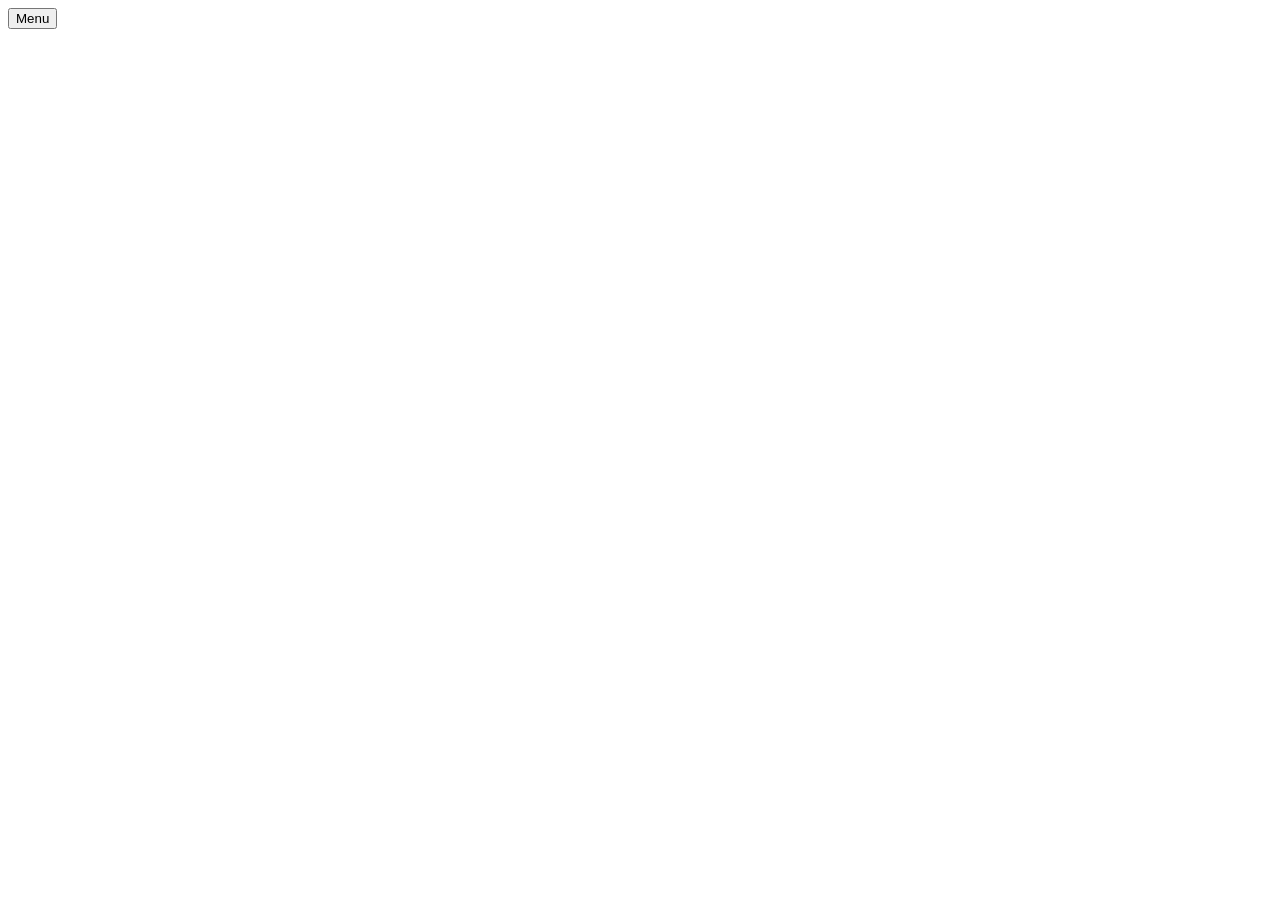
==== index.html @ 5c95d3a2 "Add files via upload" ====
<!DOCTYPE html>
<html lang="en">
<head>
<meta charset="utf-8">
<meta name="viewport" content="width=device-width, initial-scale=1, viewport-fit=cover">
<title>Artist Playground | Arts & Performances</title>
<meta name="description" content="Theater production company staging Philippine classics for schools and the public, with an acting school.">
<link href="https://fonts.googleapis.com/css2?family=Josefin+Sans:wght@300;400;600;700&family=Nunito+Sans:wght@400;600&display=swap" rel="stylesheet">
<link rel="stylesheet" href="css/style.css">
</head>
<body>
<header>
 <div class="wrap bar" style="position:relative">
  <a class="brand" id="brand" href="#home" aria-label="Home"></a>
  <button class="menu" id="menu" aria-expanded="false" aria-controls="nav">Menu</button>
  <nav id="nav" aria-label="Main"><ul id="navlist"></ul></nav>
 </div>
</header>
<main>
 <section id="home"></section>
 <section id="about"></section>
 <section id="updates"></section>
 <section id="productions"></section>
 <section id="schools"></section>
 <section id="school"></section>
 <section id="contact"></section>
 <noscript><p class="wrap">Please enable JavaScript to view this site.</p></noscript>
</main>
<footer><div class="wrap foot" id="foot"></div></footer>
<script src="js/content.js"></script>
<script src="js/main.js"></script>
</body>
</html>
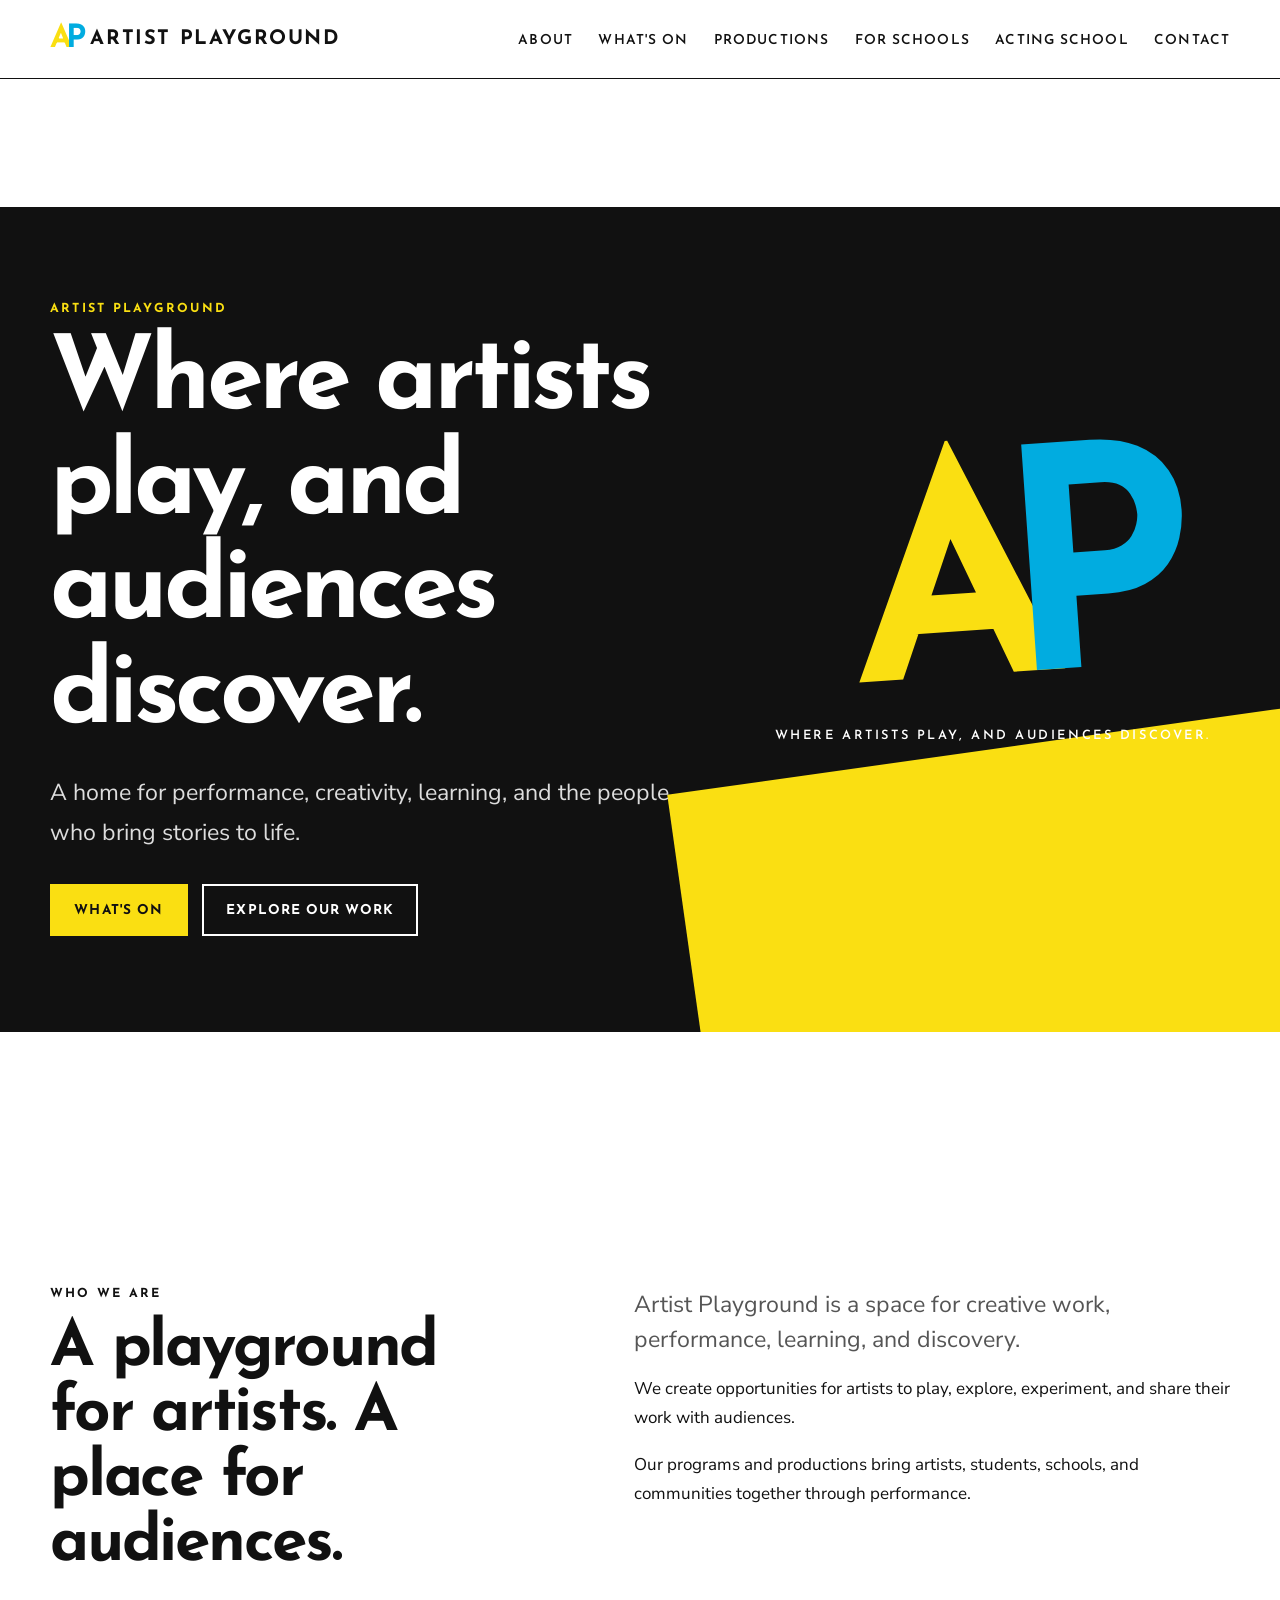
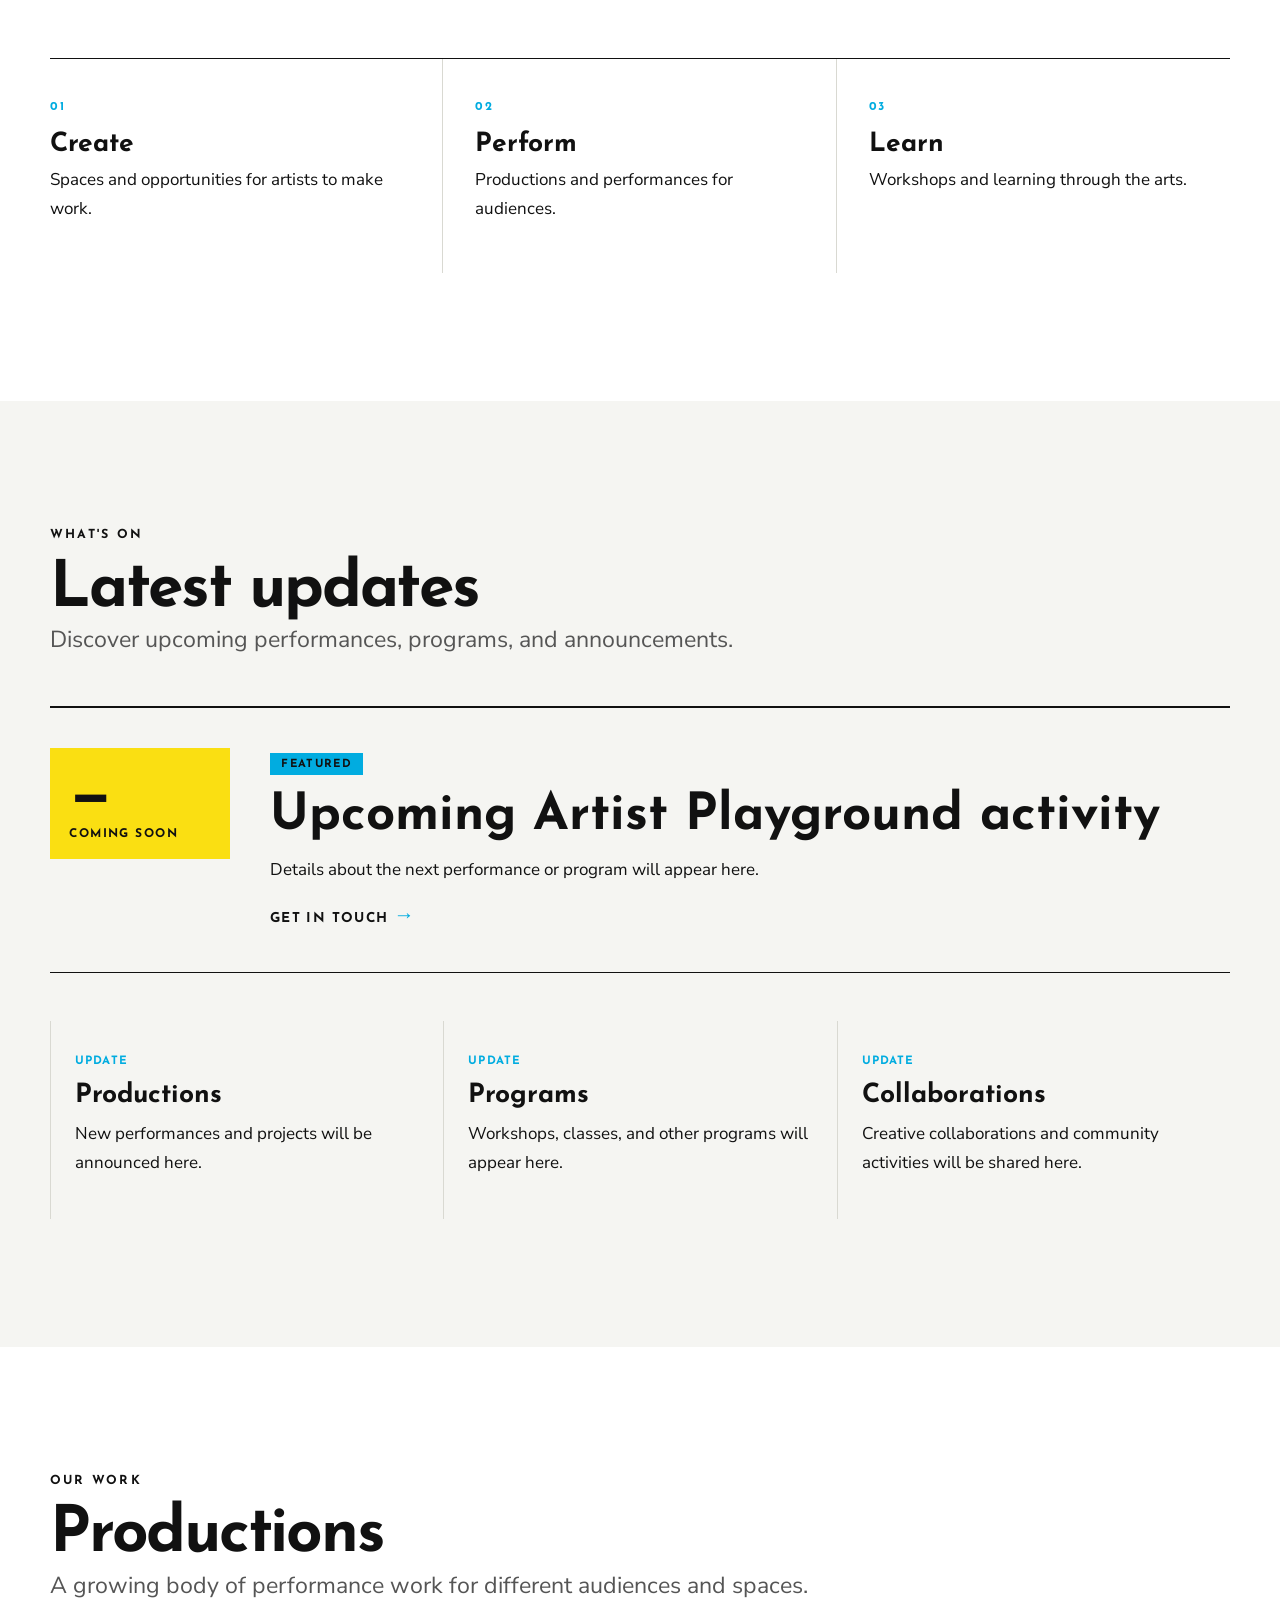
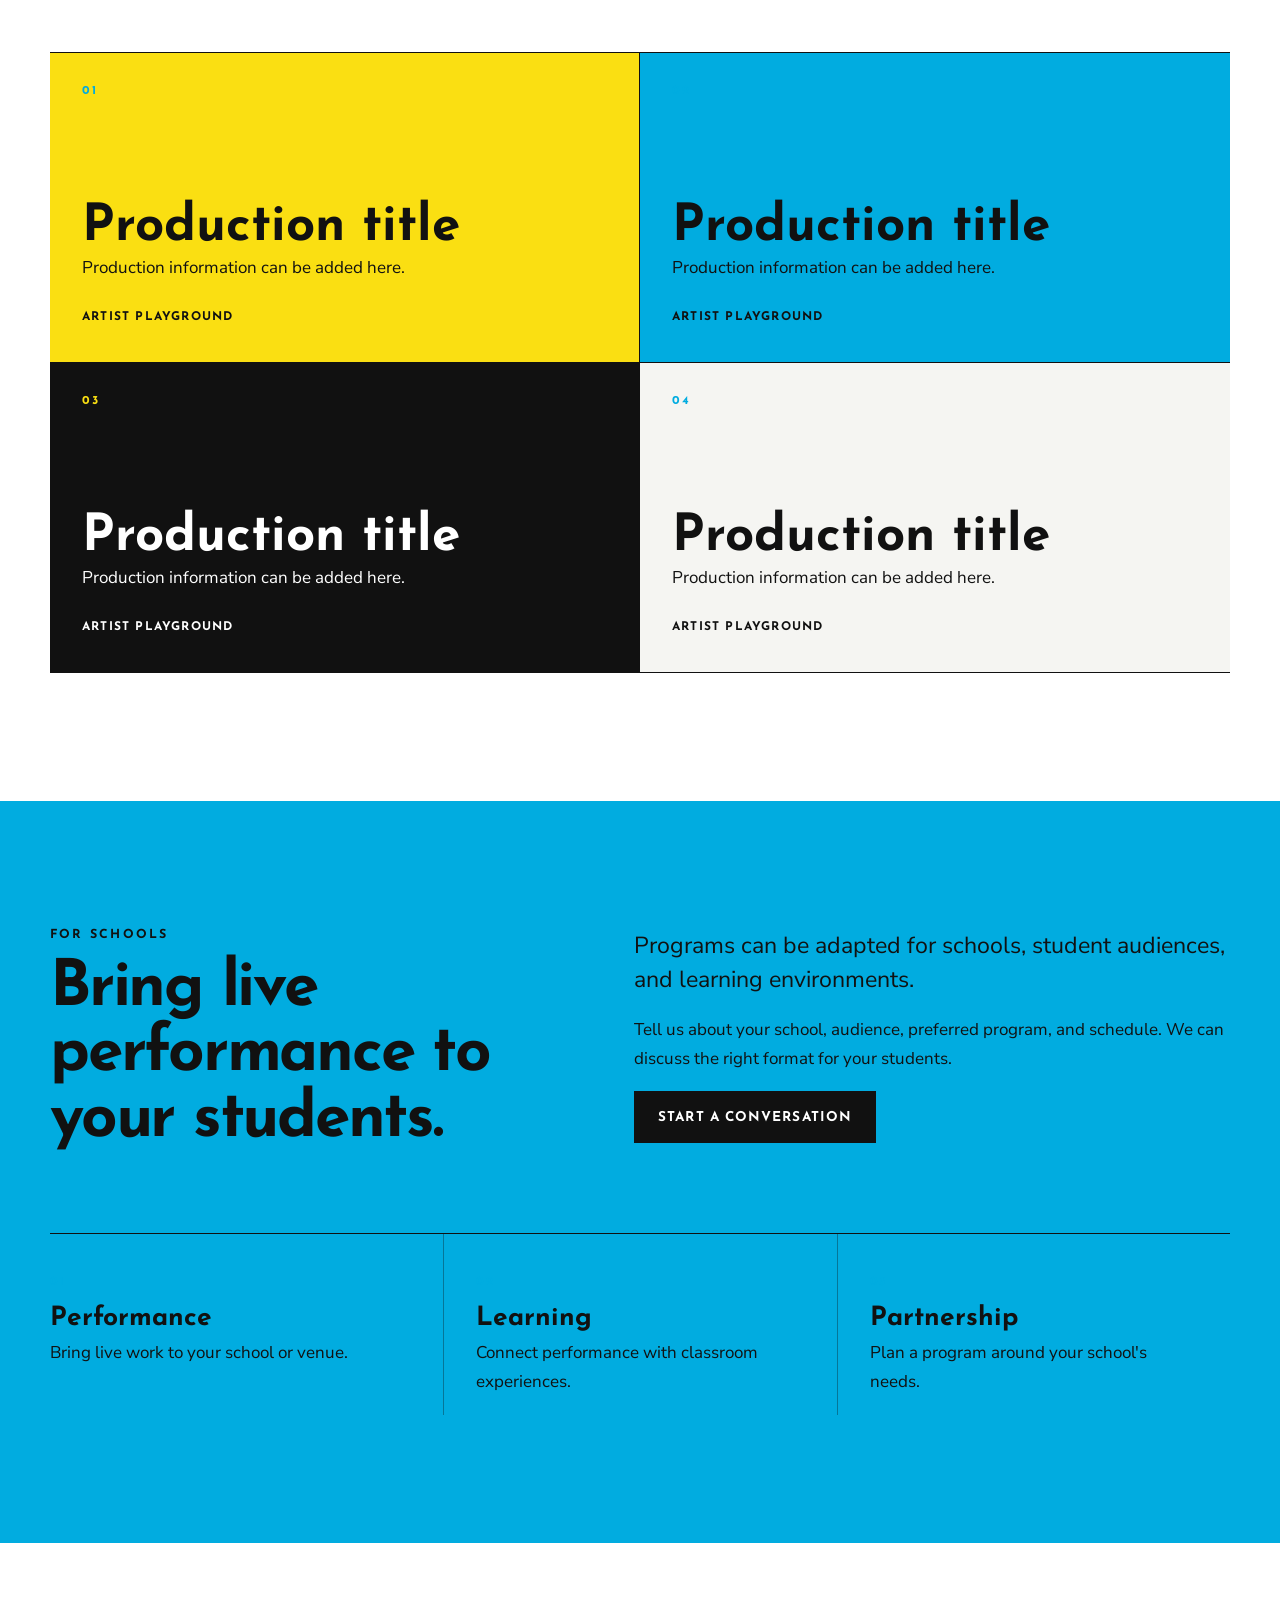
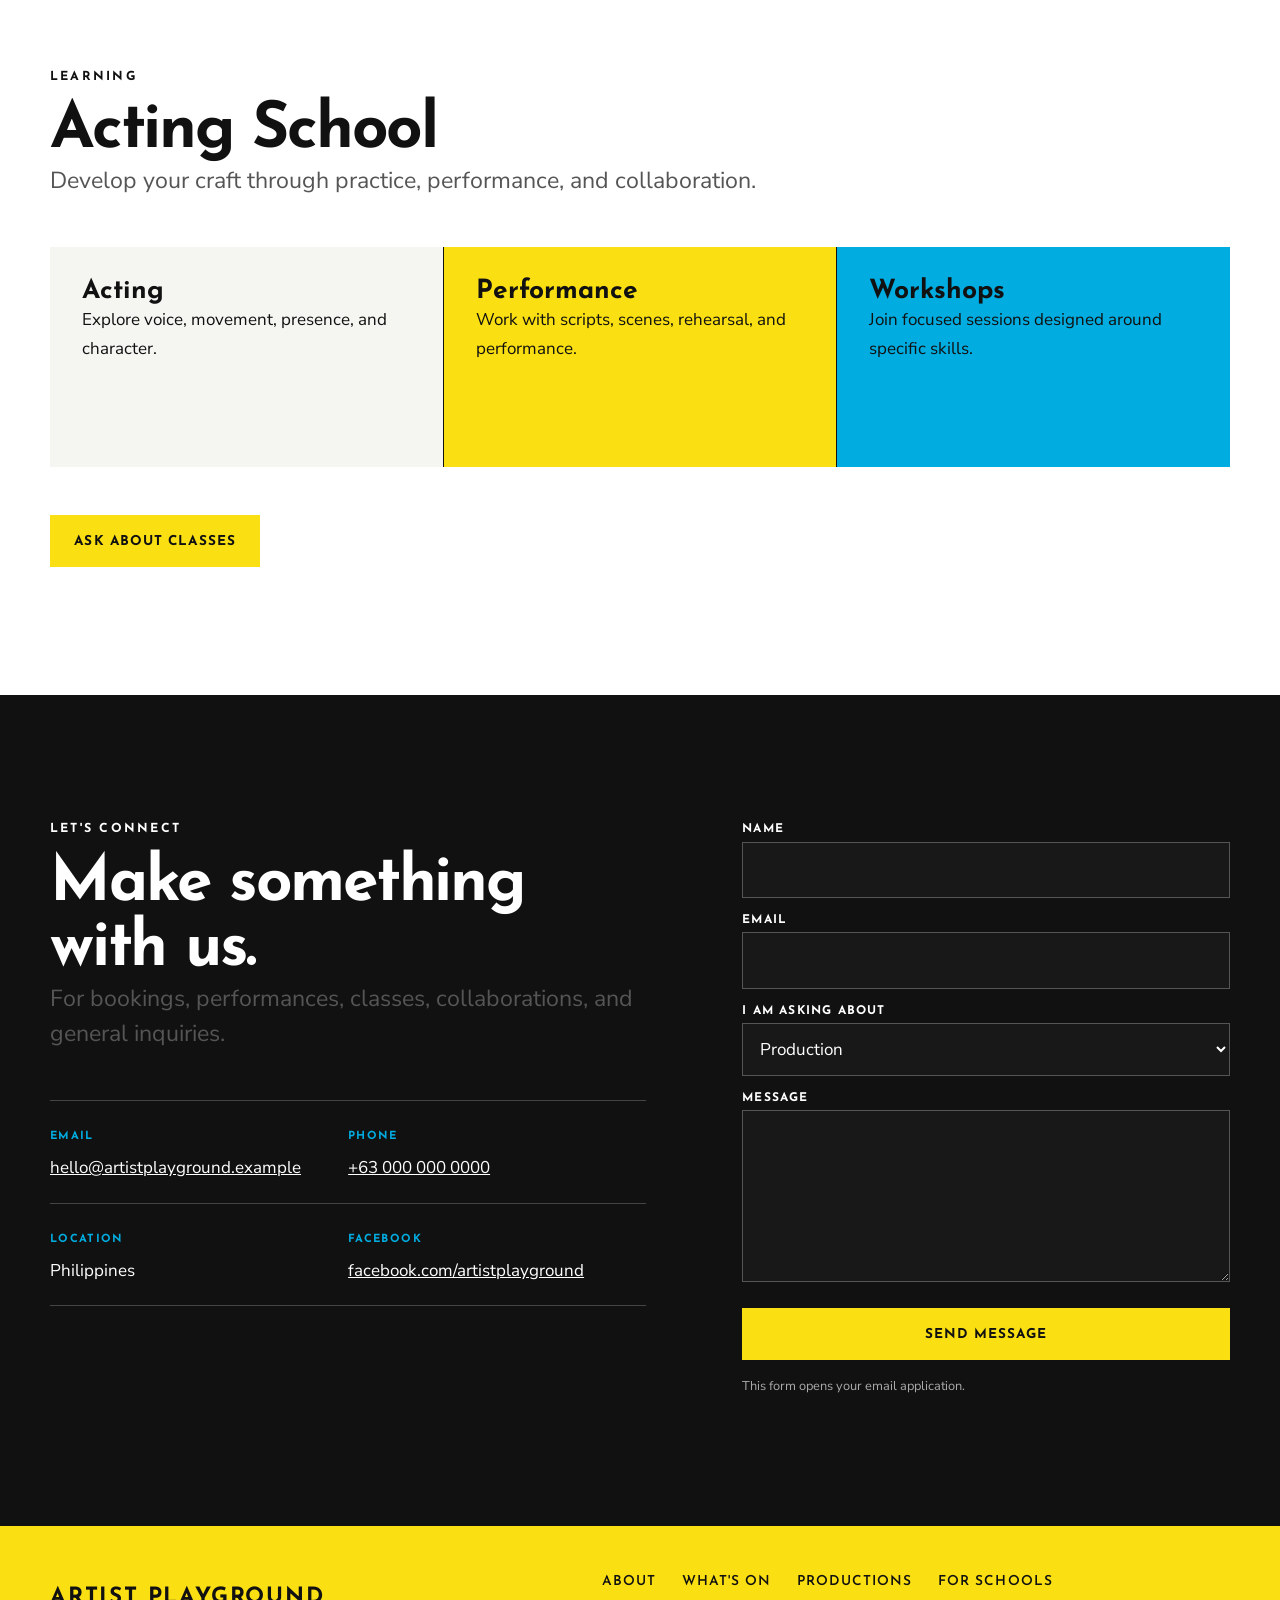
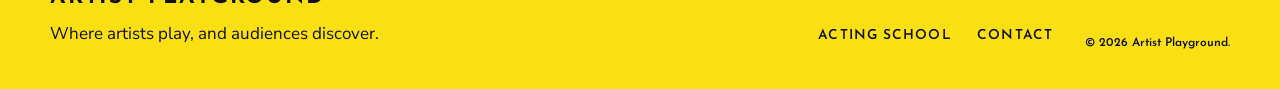
==== commit b4ae357d: "Redesign Artist Playground website foundation" ====
--- a/index.html
+++ b/index.html
@@ -1,33 +1,24 @@
-<!DOCTYPE html>
+<!doctype html>
 <html lang="en">
 <head>
 <meta charset="utf-8">
 <meta name="viewport" content="width=device-width, initial-scale=1, viewport-fit=cover">
-<title>Artist Playground | Arts & Performances</title>
-<meta name="description" content="Theater production company staging Philippine classics for schools and the public, with an acting school.">
-<link href="https://fonts.googleapis.com/css2?family=Josefin+Sans:wght@300;400;600;700&family=Nunito+Sans:wght@400;600&display=swap" rel="stylesheet">
-<link rel="stylesheet" href="css/style.css">
+<meta name="theme-color" content="#111111">
+<title>Artist Playground</title>
+<meta name="description" content="Artist Playground">
+<link rel="preconnect" href="https://fonts.googleapis.com">
+<link rel="preconnect" href="https://fonts.gstatic.com" crossorigin>
+<link href="https://fonts.googleapis.com/css2?family=Josefin+Sans:wght@400;500;600;700&family=Nunito+Sans:wght@400;500;600;700&display=swap" rel="stylesheet">
+<link rel="stylesheet" href="style.css">
 </head>
 <body>
-<header>
- <div class="wrap bar" style="position:relative">
-  <a class="brand" id="brand" href="#home" aria-label="Home"></a>
-  <button class="menu" id="menu" aria-expanded="false" aria-controls="nav">Menu</button>
-  <nav id="nav" aria-label="Main"><ul id="navlist"></ul></nav>
- </div>
-</header>
-<main>
- <section id="home"></section>
- <section id="about"></section>
- <section id="updates"></section>
- <section id="productions"></section>
- <section id="schools"></section>
- <section id="school"></section>
- <section id="contact"></section>
- <noscript><p class="wrap">Please enable JavaScript to view this site.</p></noscript>
-</main>
-<footer><div class="wrap foot" id="foot"></div></footer>
-<script src="js/content.js"></script>
-<script src="js/main.js"></script>
-</body>
-</html>
+<header class="site-header"><div class="container nav-shell">
+<a class="brand" id="brand" href="#home" aria-label="Home"></a>
+<button class="nav-toggle" id="menu" type="button" aria-expanded="false" aria-controls="nav"><span></span><span></span><span></span><span class="sr-only">Menu</span></button>
+<nav id="nav" aria-label="Main navigation"><ul id="navlist"></ul></nav>
+</div></header>
+<main><section id="home"></section><section id="about"></section><section id="updates"></section><section id="productions"></section><section id="schools"></section><section id="school"></section><section id="contact"></section></main>
+<footer id="foot"></footer>
+<noscript><div class="noscript">Please enable JavaScript to view this site.</div></noscript>
+<script src="content.js"></script><script src="main.js"></script>
+</body></html>
--- a/style.css
+++ b/style.css
@@ -0,0 +1,14 @@
+:root{--yellow:#FADF12;--blue:#01ACE0;--ink:#111;--paper:#fff;--soft:#F5F5F2;--muted:#555;--line:#D9D9D2;--font-display:'Josefin Sans',sans-serif;--font-body:'Nunito Sans',sans-serif;scroll-behavior:smooth}
+*{box-sizing:border-box}html{scroll-padding-top:90px}body{margin:0;background:var(--paper);color:var(--ink);font:400 17px/1.7 var(--font-body)}a{color:inherit}button,input,select,textarea{font:inherit}h1,h2,h3{font-family:var(--font-display);line-height:1.02;margin:0}h1{font-size:clamp(3.5rem,8vw,7.8rem);letter-spacing:-.045em}h2{font-size:clamp(2.8rem,5vw,5.3rem);letter-spacing:-.035em}h3{font-size:1.65rem}p{margin:0 0 1.1rem}.container{width:min(1180px,calc(100% - 40px));margin-inline:auto}.eyebrow{text-transform:uppercase;font:700 .78rem/1 var(--font-display);letter-spacing:.18em;margin-bottom:1rem}.lead{font-size:clamp(1.15rem,2vw,1.45rem);line-height:1.5;color:var(--muted)}.sr-only{position:absolute;width:1px;height:1px;padding:0;margin:-1px;overflow:hidden;clip:rect(0,0,0,0);white-space:nowrap;border:0}
+.site-header{position:sticky;top:0;z-index:20;background:rgba(255,255,255,.96);backdrop-filter:blur(12px);border-bottom:1px solid var(--ink)}.nav-shell{min-height:78px;display:flex;align-items:center;justify-content:space-between;gap:2rem}.brand{display:flex;align-items:center;gap:.7rem;text-decoration:none;font:700 1.25rem var(--font-display);letter-spacing:.08em;text-transform:uppercase}.brand-mark{display:inline-flex;align-items:center;font:700 2rem/1 var(--font-display);letter-spacing:-.2em}.brand-mark b{color:var(--yellow)}.brand-mark i{color:var(--blue);font-style:normal}nav ul{display:flex;gap:1.6rem;list-style:none;padding:0;margin:0}nav a{text-decoration:none;font:600 .86rem var(--font-display);text-transform:uppercase;letter-spacing:.08em}nav a:hover{color:var(--blue)}.nav-toggle{display:none;background:none;border:0;padding:.5rem;cursor:pointer}.nav-toggle span{display:block;width:26px;height:2px;background:var(--ink);margin:5px 0}
+.hero{background:var(--ink);color:#fff;overflow:hidden;position:relative}.hero:after{content:"";position:absolute;inset:auto -10% -35% 55%;height:70%;background:var(--yellow);transform:rotate(-8deg)}.hero-grid{min-height:calc(100vh - 78px);display:grid;grid-template-columns:1.15fr .85fr;align-items:center;gap:4rem;position:relative;z-index:1;padding-block:6rem}.hero-copy{max-width:800px}.hero .eyebrow{color:var(--yellow)}.hero-text{max-width:650px;font-size:clamp(1.1rem,2vw,1.45rem);color:#ddd;margin-top:1.5rem}.actions{display:flex;gap:.9rem;flex-wrap:wrap;margin-top:2rem}.button{display:inline-flex;align-items:center;justify-content:center;min-height:52px;padding:.75rem 1.4rem;border:2px solid transparent;text-decoration:none;font:700 .85rem var(--font-display);text-transform:uppercase;letter-spacing:.08em;cursor:pointer}.button.primary{background:var(--yellow);color:var(--ink);border-color:var(--yellow)}.button.primary:hover{background:#fff;border-color:#fff}.button.secondary{background:transparent;color:#fff;border-color:#fff}.button.secondary:hover{background:var(--blue);border-color:var(--blue);color:var(--ink)}.button.dark{background:var(--ink);color:#fff;border-color:var(--ink)}.hero-art{display:flex;flex-direction:column;align-items:center;justify-content:center;min-height:480px}.ap-shape{font:700 clamp(11rem,24vw,20rem)/.65 var(--font-display);letter-spacing:-.2em;position:relative;transform:rotate(-4deg)}.ap-shape span{color:var(--yellow)}.ap-shape strong{color:var(--blue);font-weight:700}.hero-note{text-transform:uppercase;letter-spacing:.2em;font:600 .8rem var(--font-display);margin-top:2rem;color:#fff}
+section{padding:8rem 0}.section-grid{display:grid;grid-template-columns:.9fr 1.1fr;gap:6rem;align-items:start}.highlight-grid{display:grid;grid-template-columns:repeat(3,1fr);margin-top:5rem;border-top:1px solid var(--ink)}.highlight{padding:2rem 2rem 2rem 0;border-right:1px solid var(--line)}.highlight:not(:first-child){padding-left:2rem}.highlight:last-child{border-right:0}.index,.point-grid span,.production-number{font:700 .75rem var(--font-display);letter-spacing:.15em;color:var(--blue)}.highlight h3{margin:.8rem 0 .4rem}
+#updates{background:var(--soft)}.featured-update{display:grid;grid-template-columns:180px 1fr;gap:2.5rem;margin-top:3rem;padding:2.5rem 0;border-top:2px solid var(--ink);border-bottom:1px solid var(--ink)}.date-block{display:flex;flex-direction:column;background:var(--yellow);padding:1.2rem;align-self:start}.date-block strong{font:700 3.8rem/1 var(--font-display)}.date-block span{font:700 .75rem var(--font-display);text-transform:uppercase;letter-spacing:.12em}.label{display:inline-block;background:var(--blue);padding:.35rem .7rem;font:700 .7rem var(--font-display);text-transform:uppercase;letter-spacing:.12em;margin-bottom:1rem}.featured-update h3{font-size:clamp(2rem,4vw,4rem);margin-bottom:.8rem}.text-link{font:700 .85rem var(--font-display);text-transform:uppercase;letter-spacing:.1em;text-decoration:none}.text-link span{color:var(--blue);font-size:1.3rem}.news-grid{display:grid;grid-template-columns:repeat(3,1fr);margin-top:3rem}.news-item{padding:1.5rem;border-left:1px solid var(--line)}.news-item span{font:700 .72rem var(--font-display);text-transform:uppercase;letter-spacing:.1em;color:var(--blue)}.news-item h3{margin:.6rem 0}
+.production-grid{display:grid;grid-template-columns:repeat(2,1fr);margin-top:3rem;border-top:1px solid var(--ink)}.production{min-height:310px;padding:2rem;border-bottom:1px solid var(--ink);display:flex;flex-direction:column;justify-content:space-between}.production:nth-child(odd){border-right:1px solid var(--ink)}.production-1{background:var(--yellow)}.production-2{background:var(--blue)}.production-3{background:var(--ink);color:#fff}.production-4{background:var(--soft)}.production h3{font-size:clamp(2rem,4vw,3.5rem);max-width:12ch}.production p{max-width:40ch}.production span{font:700 .75rem var(--font-display);text-transform:uppercase;letter-spacing:.1em}.production-3 .production-number{color:var(--yellow)}
+#schools{background:var(--blue);color:var(--ink)}#schools .lead{color:var(--ink)}.point-grid{display:grid;grid-template-columns:repeat(3,1fr);margin-top:5rem;border-top:1px solid var(--ink)}.point-grid article{padding:2rem 2rem 0 0}.point-grid article:not(:first-child){padding-left:2rem;border-left:1px solid rgba(17,17,17,.35)}.point-grid h3{margin:.7rem 0 .4rem}
+.class-grid{display:grid;grid-template-columns:repeat(3,1fr);gap:1px;background:var(--ink);margin:3rem 0}.class-grid article{background:var(--soft);padding:2rem;min-height:220px}.class-grid article:nth-child(2){background:var(--yellow)}.class-grid article:nth-child(3){background:var(--blue)}
+#contact{background:var(--ink);color:#fff}.contact-grid{display:grid;grid-template-columns:1.1fr .9fr;gap:6rem}.contact-cards{display:grid;grid-template-columns:1fr 1fr;margin-top:3rem;border-top:1px solid #444}.contact-cards div{padding:1.2rem 1.2rem 1.2rem 0;border-bottom:1px solid #444}.contact-cards span{font:700 .7rem var(--font-display);text-transform:uppercase;letter-spacing:.12em;color:var(--blue)}.contact-cards p{margin:.35rem 0 0}.contact-cards a:hover{color:var(--yellow)}.contact-form{display:grid;gap:1rem}.contact-form label{display:block;font:700 .75rem var(--font-display);text-transform:uppercase;letter-spacing:.1em;margin-bottom:.4rem}.contact-form input,.contact-form select,.contact-form textarea{width:100%;border:1px solid #555;background:#181818;color:#fff;padding:.8rem;border-radius:0;outline:0}.contact-form input:focus,.contact-form select:focus,.contact-form textarea:focus{border-color:var(--yellow)}.form-note{font-size:.8rem;color:#aaa;margin:0}
+footer{background:var(--yellow);color:var(--ink);padding:2.5rem 0}.footer-grid{display:grid;grid-template-columns:1fr 1fr auto;gap:2rem;align-items:end}.footer-brand{font:700 1.4rem var(--font-display);text-transform:uppercase;letter-spacing:.08em;text-decoration:none}footer p{margin:.5rem 0 0}footer nav ul{justify-content:flex-end;flex-wrap:wrap}.footer-copy{font:600 .75rem var(--font-display);text-align:right}.noscript{padding:2rem;background:var(--yellow);color:var(--ink);text-align:center}
+@media(max-width:900px){.container{width:min(100% - 32px,1180px)}.nav-toggle{display:block}#nav{display:none;position:absolute;top:78px;left:0;right:0;background:var(--paper);border-bottom:1px solid var(--ink);padding:1rem}#nav.open{display:block}#nav ul{display:grid;gap:0}#nav a{display:block;padding:.8rem 0;border-bottom:1px solid var(--line)}.hero-grid,.section-grid,.contact-grid{grid-template-columns:1fr;gap:3rem}.hero-grid{min-height:auto;padding-block:5rem}.hero-art{min-height:300px}.highlight-grid,.news-grid,.point-grid,.class-grid{grid-template-columns:1fr}.highlight,.highlight:not(:first-child){border-right:0;border-bottom:1px solid var(--line);padding:1.5rem 0}.featured-update{grid-template-columns:100px 1fr}.production-grid{grid-template-columns:1fr}.production:nth-child(odd){border-right:0}.contact-cards{grid-template-columns:1fr}.footer-grid{grid-template-columns:1fr}footer nav ul{justify-content:flex-start}.footer-copy{text-align:left}}
+@media(max-width:600px){body{font-size:16px}section{padding:5rem 0}h1{font-size:clamp(3.2rem,16vw,5rem)}h2{font-size:clamp(2.6rem,12vw,4rem)}.featured-update{grid-template-columns:1fr}.date-block{width:max-content}.hero-art{min-height:230px}.ap-shape{font-size:10rem}}
+@media(prefers-reduced-motion:reduce){html{scroll-behavior:auto}}
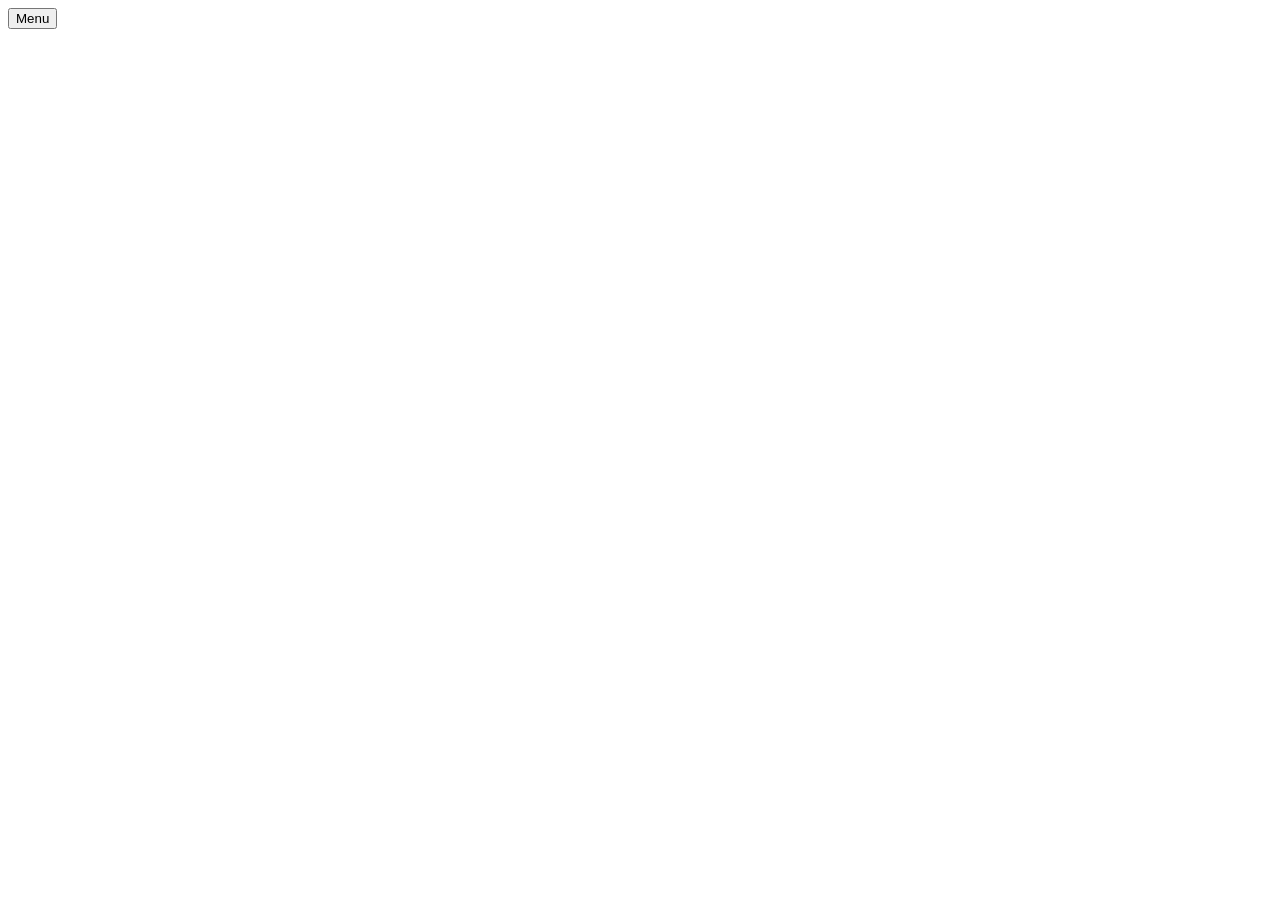
==== commit d4c74f1e: "Make redesign preview assets load from branch" ====
--- a/index.html
+++ b/index.html
@@ -1,24 +1,2 @@
 <!doctype html>
-<html lang="en">
-<head>
-<meta charset="utf-8">
-<meta name="viewport" content="width=device-width, initial-scale=1, viewport-fit=cover">
-<meta name="theme-color" content="#111111">
-<title>Artist Playground</title>
-<meta name="description" content="Artist Playground">
-<link rel="preconnect" href="https://fonts.googleapis.com">
-<link rel="preconnect" href="https://fonts.gstatic.com" crossorigin>
-<link href="https://fonts.googleapis.com/css2?family=Josefin+Sans:wght@400;500;600;700&family=Nunito+Sans:wght@400;500;600;700&display=swap" rel="stylesheet">
-<link rel="stylesheet" href="style.css">
-</head>
-<body>
-<header class="site-header"><div class="container nav-shell">
-<a class="brand" id="brand" href="#home" aria-label="Home"></a>
-<button class="nav-toggle" id="menu" type="button" aria-expanded="false" aria-controls="nav"><span></span><span></span><span></span><span class="sr-only">Menu</span></button>
-<nav id="nav" aria-label="Main navigation"><ul id="navlist"></ul></nav>
-</div></header>
-<main><section id="home"></section><section id="about"></section><section id="updates"></section><section id="productions"></section><section id="schools"></section><section id="school"></section><section id="contact"></section></main>
-<footer id="foot"></footer>
-<noscript><div class="noscript">Please enable JavaScript to view this site.</div></noscript>
-<script src="content.js"></script><script src="main.js"></script>
-</body></html>+<html lang="en"><head><meta charset="utf-8"><meta name="viewport" content="width=device-width,initial-scale=1,viewport-fit=cover"><meta name="theme-color" content="#111111"><title>Artist Playground — Design Preview</title><link rel="preconnect" href="https://fonts.googleapis.com"><link rel="preconnect" href="https://fonts.gstatic.com" crossorigin><link href="https://fonts.googleapis.com/css2?family=Josefin+Sans:wght@400;500;600;700&family=Nunito+Sans:wght@400;500;600;700&display=swap" rel="stylesheet"><link rel="stylesheet" href="https://raw.githubusercontent.com/Jrnotjunior/artistplayground/website-redesign/style.css"></head><body><header class="site-header"><div class="container nav-shell"><a class="brand" id="brand" href="#home" aria-label="Home"></a><button class="nav-toggle" id="menu" type="button" aria-expanded="false" aria-controls="nav"><span></span><span></span><span></span><span class="sr-only">Menu</span></button><nav id="nav" aria-label="Main navigation"><ul id="navlist"></ul></nav></div></header><main><section id="home"></section><section id="about"></section><section id="updates"></section><section id="productions"></section><section id="schools"></section><section id="school"></section><section id="contact"></section></main><footer id="foot"></footer><script src="https://raw.githubusercontent.com/Jrnotjunior/artistplayground/website-redesign/content.js"></script><script src="https://raw.githubusercontent.com/Jrnotjunior/artistplayground/website-redesign/main.js"></script></body></html>
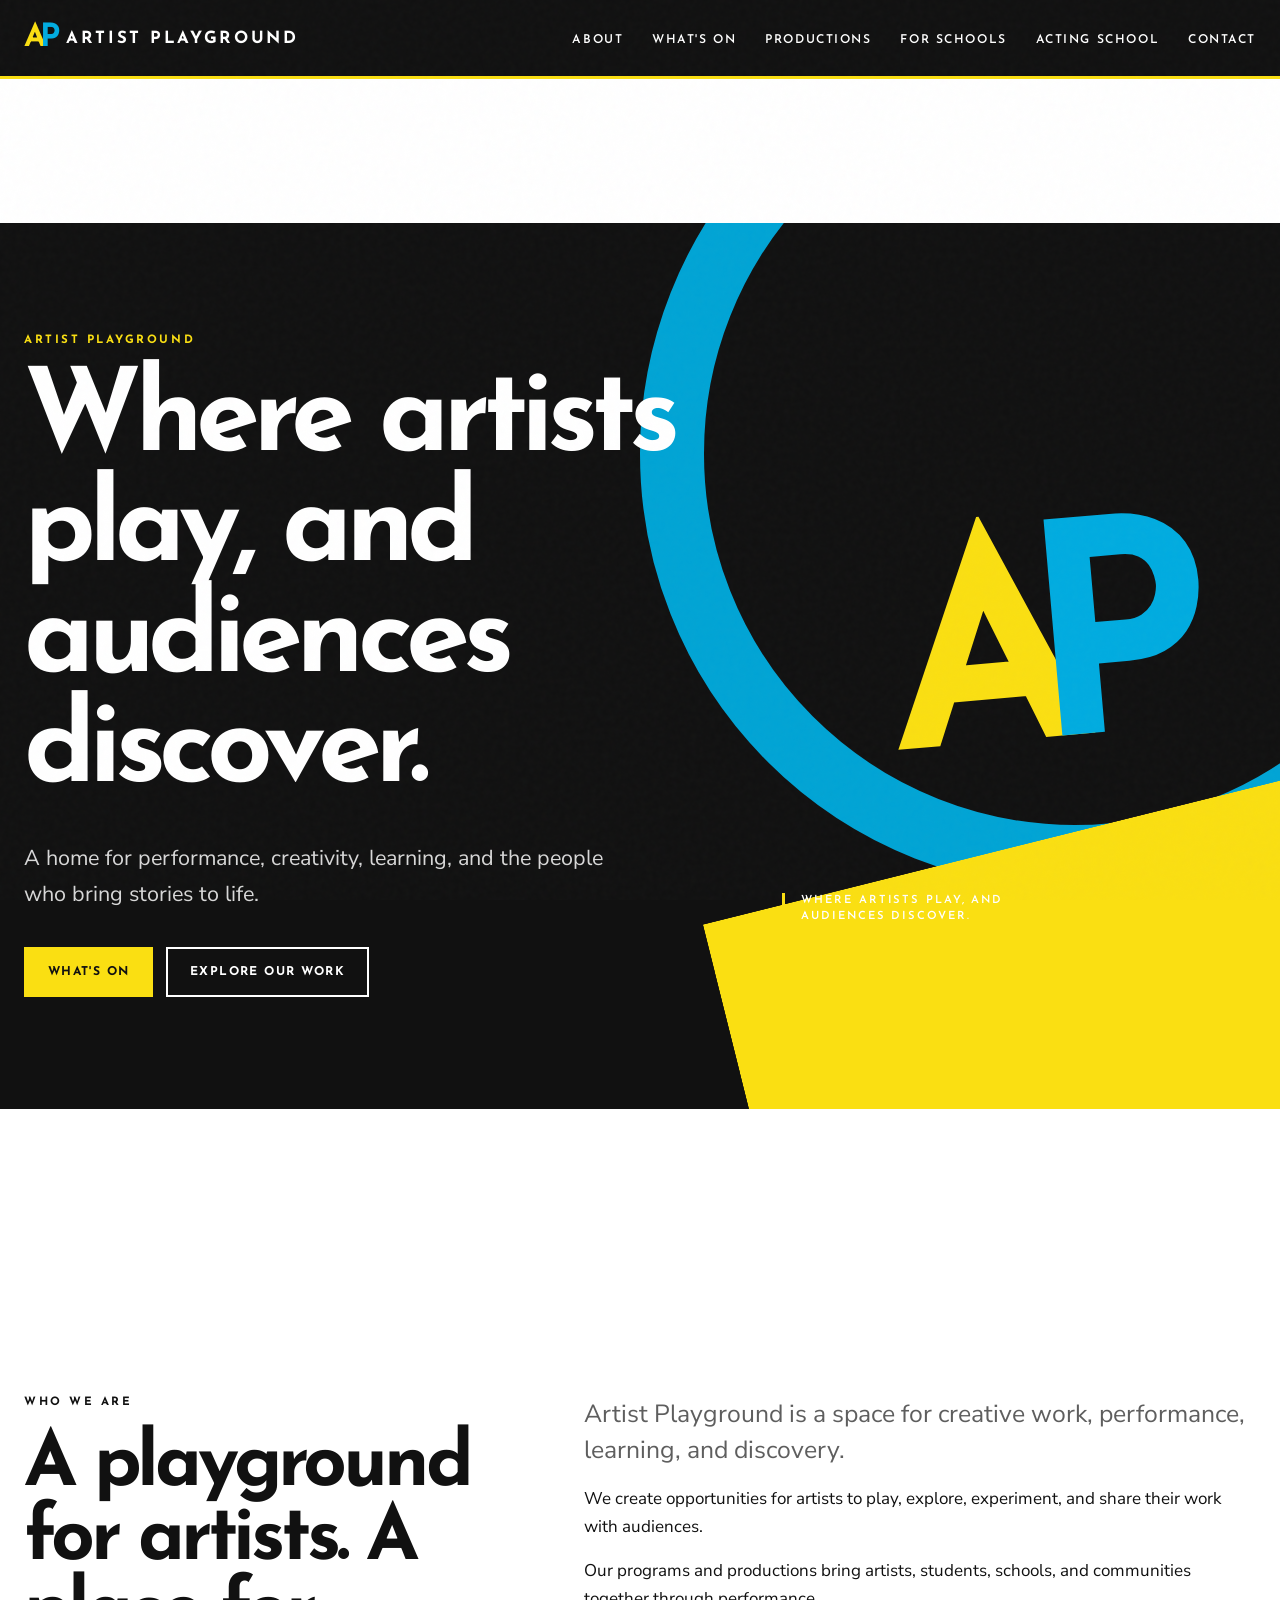
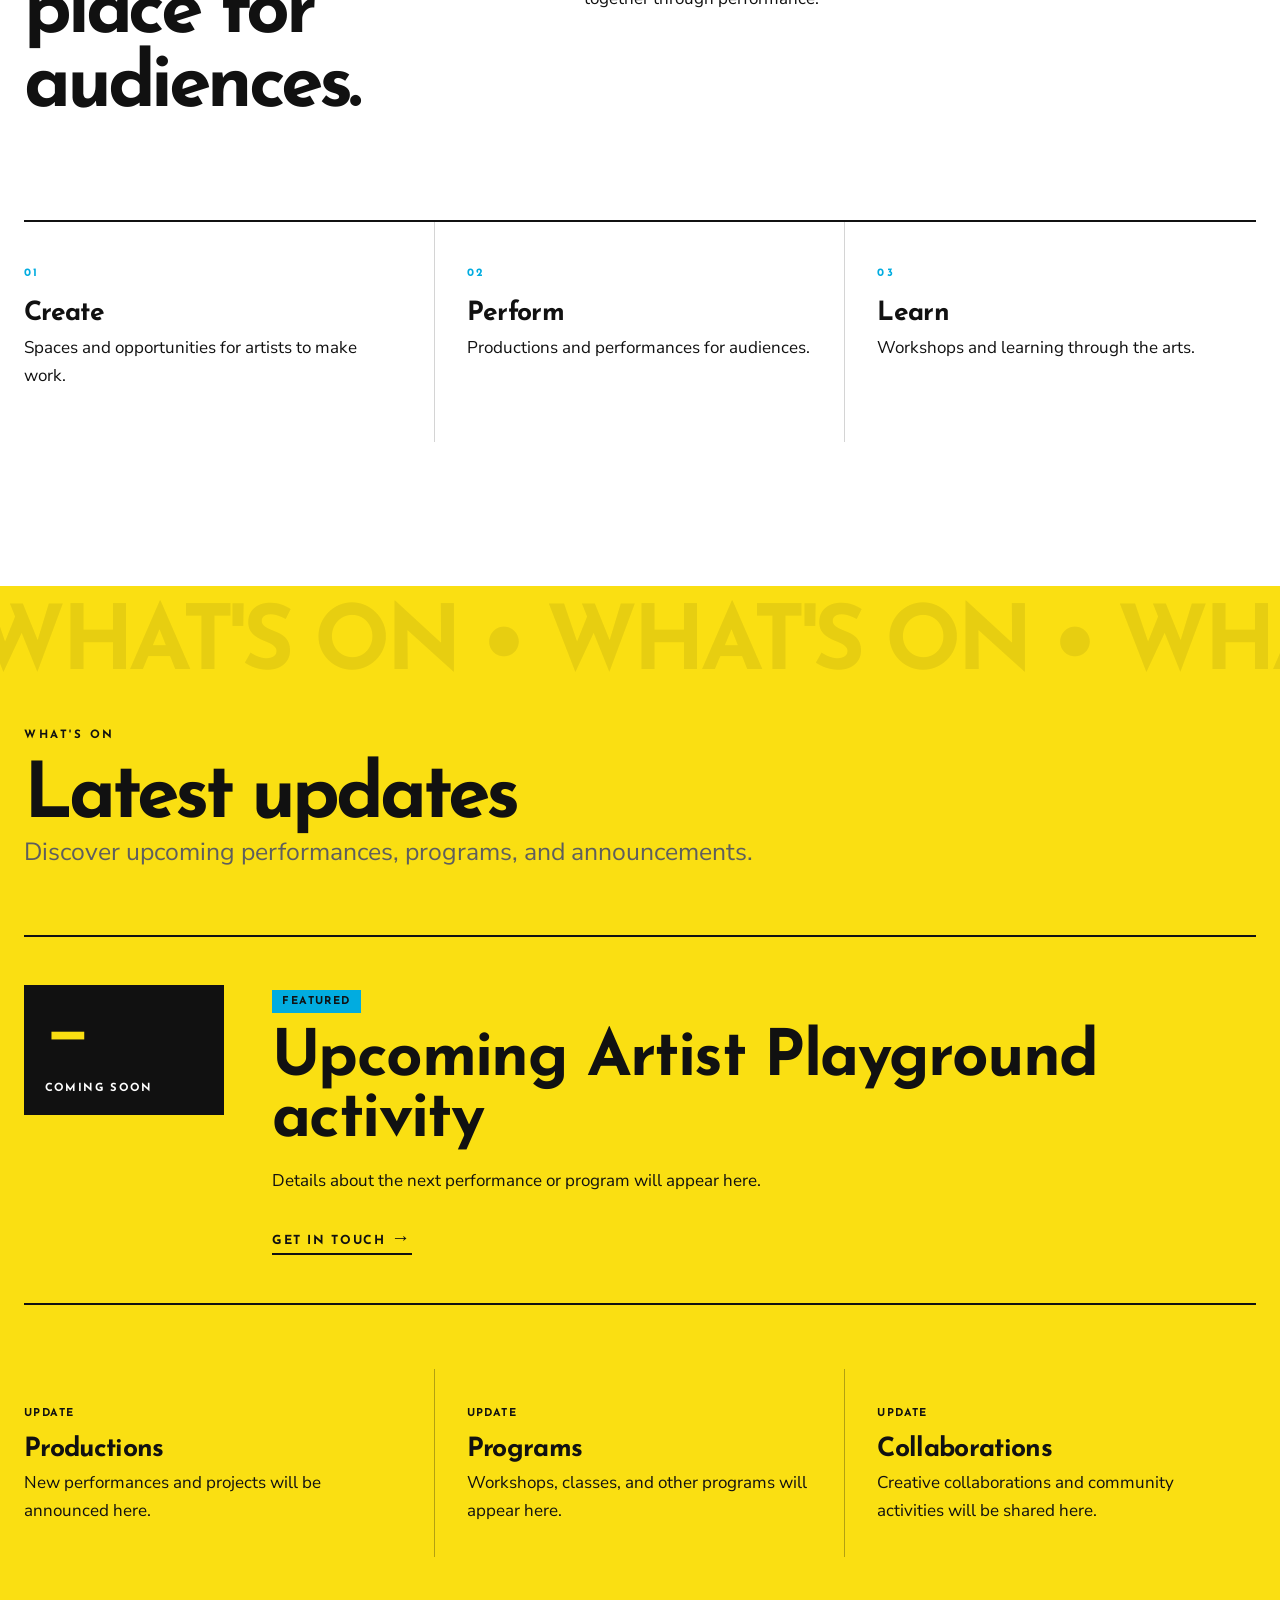
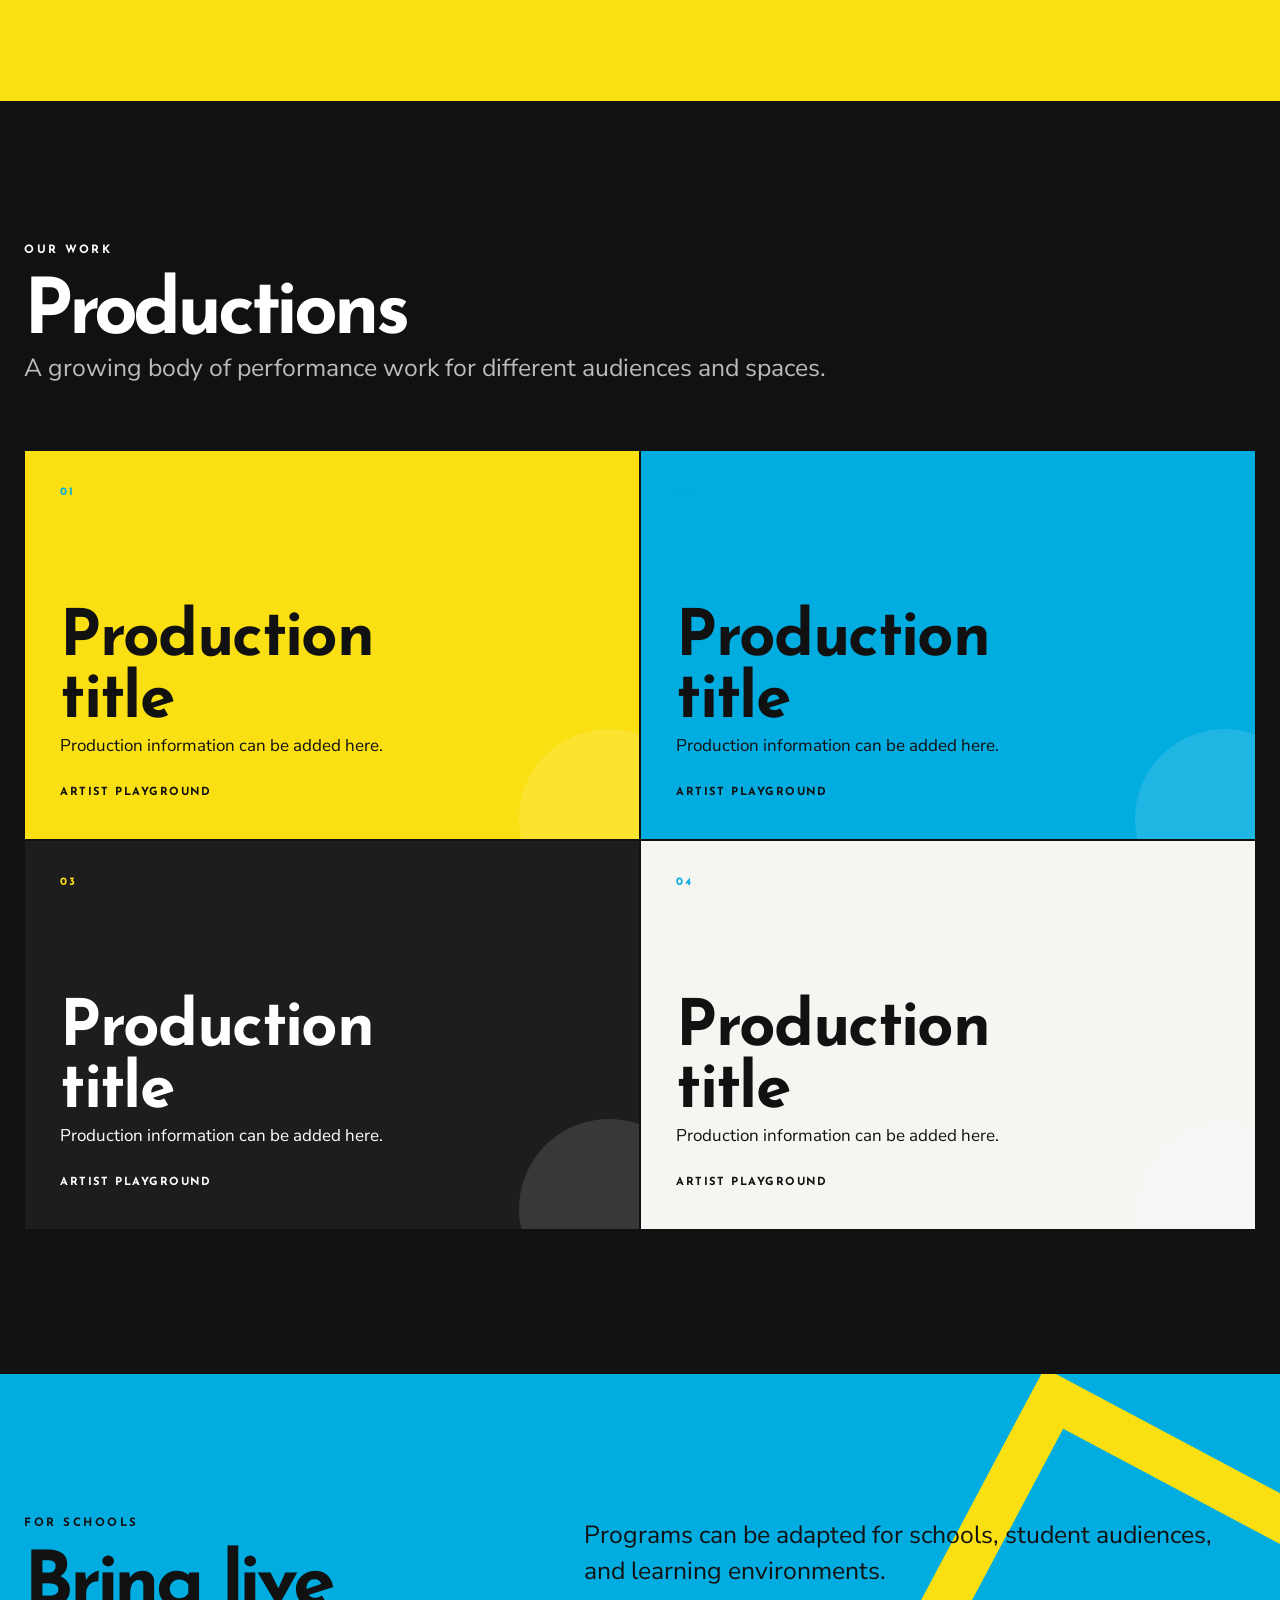
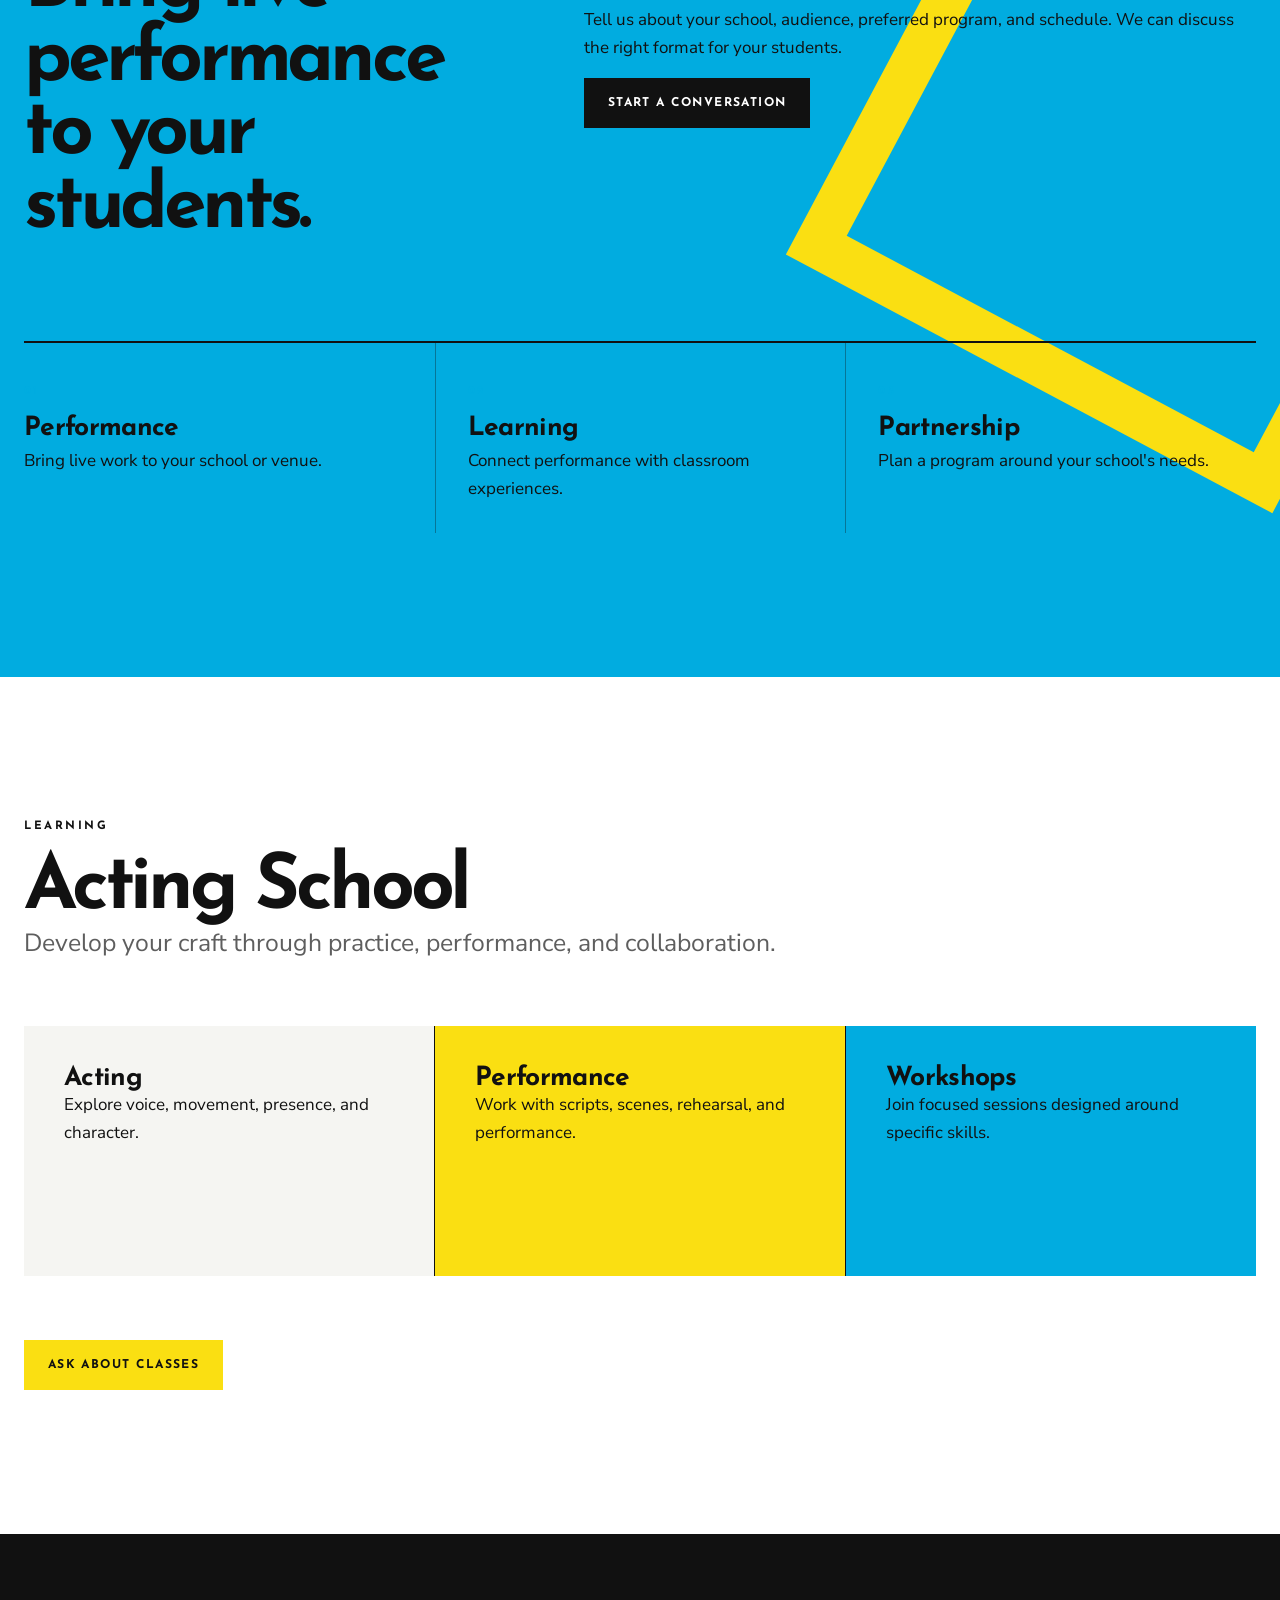
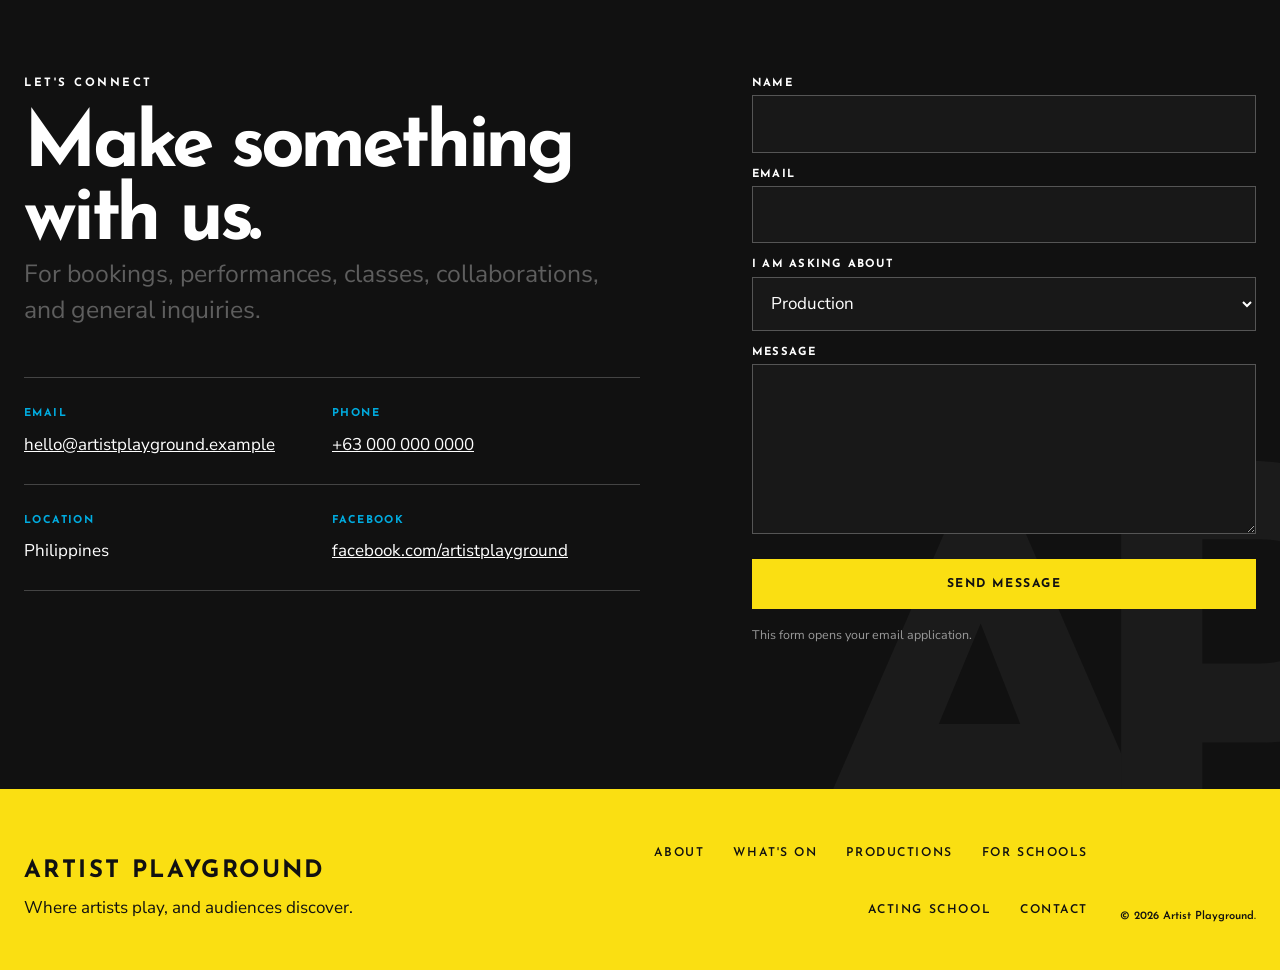
==== commit ffde55c7: "Fix Pages asset loading" ====
--- a/index.html
+++ b/index.html
@@ -1,2 +1,2 @@
 <!doctype html>
-<html lang="en"><head><meta charset="utf-8"><meta name="viewport" content="width=device-width,initial-scale=1,viewport-fit=cover"><meta name="theme-color" content="#111111"><title>Artist Playground — Design Preview</title><link rel="preconnect" href="https://fonts.googleapis.com"><link rel="preconnect" href="https://fonts.gstatic.com" crossorigin><link href="https://fonts.googleapis.com/css2?family=Josefin+Sans:wght@400;500;600;700&family=Nunito+Sans:wght@400;500;600;700&display=swap" rel="stylesheet"><link rel="stylesheet" href="https://raw.githubusercontent.com/Jrnotjunior/artistplayground/website-redesign/style.css"></head><body><header class="site-header"><div class="container nav-shell"><a class="brand" id="brand" href="#home" aria-label="Home"></a><button class="nav-toggle" id="menu" type="button" aria-expanded="false" aria-controls="nav"><span></span><span></span><span></span><span class="sr-only">Menu</span></button><nav id="nav" aria-label="Main navigation"><ul id="navlist"></ul></nav></div></header><main><section id="home"></section><section id="about"></section><section id="updates"></section><section id="productions"></section><section id="schools"></section><section id="school"></section><section id="contact"></section></main><footer id="foot"></footer><script src="https://raw.githubusercontent.com/Jrnotjunior/artistplayground/website-redesign/content.js"></script><script src="https://raw.githubusercontent.com/Jrnotjunior/artistplayground/website-redesign/main.js"></script></body></html>+<html lang="en"><head><meta charset="utf-8"><meta name="viewport" content="width=device-width,initial-scale=1,viewport-fit=cover"><meta name="theme-color" content="#111111"><title>Artist Playground — Design Preview</title><link rel="preconnect" href="https://fonts.googleapis.com"><link rel="preconnect" href="https://fonts.gstatic.com" crossorigin><link href="https://fonts.googleapis.com/css2?family=Josefin+Sans:wght@400;500;600;700&family=Nunito+Sans:wght@400;500;600;700&display=swap" rel="stylesheet"><link rel="stylesheet" href="./style.css"></head><body><header class="site-header"><div class="container nav-shell"><a class="brand" id="brand" href="#home" aria-label="Home"></a><button class="nav-toggle" id="menu" type="button" aria-expanded="false" aria-controls="nav"><span></span><span></span><span></span><span class="sr-only">Menu</span></button><nav id="nav" aria-label="Main navigation"><ul id="navlist"></ul></nav></div></header><main><section id="home"></section><section id="about"></section><section id="updates"></section><section id="productions"></section><section id="schools"></section><section id="school"></section><section id="contact"></section></main><footer id="foot"></footer><script src="./content.js"></script><script src="./main.js"></script></body></html>
--- a/style.css
+++ b/style.css
@@ -0,0 +1,117 @@
+:root{
+  --yellow:#FADF12;
+  --blue:#01ACE0;
+  --ink:#111111;
+  --paper:#FFFFFF;
+  --soft:#F1F0EA;
+  --muted:#5E5E5E;
+  --line:rgba(17,17,17,.18);
+  --font-display:'Josefin Sans',sans-serif;
+  --font-body:'Nunito Sans',sans-serif;
+  scroll-behavior:smooth;
+}
+*{box-sizing:border-box}
+html{scroll-padding-top:76px}
+body{margin:0;background:var(--paper);color:var(--ink);font:400 17px/1.65 var(--font-body);overflow-x:hidden}
+body:before{content:"";position:fixed;inset:0;pointer-events:none;z-index:50;opacity:.035;background-image:url("data:image/svg+xml,%3Csvg viewBox='0 0 160 160' xmlns='http://www.w3.org/2000/svg'%3E%3Cfilter id='n'%3E%3CfeTurbulence type='fractalNoise' baseFrequency='.9' numOctaves='3' stitchTiles='stitch'/%3E%3C/filter%3E%3Crect width='100%25' height='100%25' filter='url(%23n)' opacity='.7'/%3E%3C/svg%3E")}
+a{color:inherit}button,input,select,textarea{font:inherit}
+h1,h2,h3{font-family:var(--font-display);line-height:.96;margin:0}
+h1{font-size:clamp(4rem,9vw,9rem);letter-spacing:-.06em}
+h2{font-size:clamp(3rem,6vw,6.5rem);letter-spacing:-.055em}
+h3{font-size:1.65rem;letter-spacing:-.025em}
+p{margin:0 0 1rem}
+.container{width:min(1240px,calc(100% - 48px));margin-inline:auto}
+.eyebrow{text-transform:uppercase;font:700 .72rem/1 var(--font-display);letter-spacing:.22em;margin-bottom:1.25rem}
+.lead{font-size:clamp(1.2rem,2vw,1.55rem);line-height:1.45;color:var(--muted)}
+.sr-only{position:absolute;width:1px;height:1px;padding:0;margin:-1px;overflow:hidden;clip:rect(0,0,0,0);white-space:nowrap;border:0}
+
+.site-header{position:sticky;top:0;z-index:20;background:var(--ink);color:#fff;border-bottom:3px solid var(--yellow)}
+.nav-shell{min-height:76px;display:flex;align-items:center;justify-content:space-between;gap:2rem}
+.brand{display:flex;align-items:center;gap:.8rem;text-decoration:none;font:700 1.05rem var(--font-display);letter-spacing:.16em;text-transform:uppercase}
+.brand-mark{display:inline-flex;align-items:center;font:700 2rem/1 var(--font-display);letter-spacing:-.2em}
+.brand-mark b{color:var(--yellow)}.brand-mark i{color:var(--blue);font-style:normal}
+nav ul{display:flex;gap:1.8rem;list-style:none;padding:0;margin:0}
+nav a{text-decoration:none;font:600 .76rem var(--font-display);text-transform:uppercase;letter-spacing:.13em}
+nav a:hover{color:var(--yellow)}
+.nav-toggle{display:none;background:none;border:0;padding:.5rem;cursor:pointer}.nav-toggle span{display:block;width:26px;height:2px;background:#fff;margin:5px 0}
+
+.hero{background:var(--ink);color:#fff;position:relative;overflow:hidden;min-height:calc(100vh - 76px);display:flex;align-items:center}
+.hero:before{content:"";position:absolute;width:58vw;height:58vw;max-width:820px;max-height:820px;right:-18vw;top:-16vw;border:clamp(35px,5vw,80px) solid var(--blue);border-radius:50%;opacity:.95}
+.hero:after{content:"";position:absolute;width:48vw;height:48vw;max-width:680px;max-height:680px;right:-8vw;bottom:-27vw;background:var(--yellow);transform:rotate(-14deg);clip-path:polygon(0 0,100% 0,100% 72%,0 100%)}
+.hero-grid{width:min(1240px,calc(100% - 48px));margin:auto;display:grid;grid-template-columns:minmax(0,1.2fr) minmax(280px,.8fr);gap:3rem;align-items:center;position:relative;z-index:1;padding:7rem 0}
+.hero-copy{max-width:900px}
+.hero .eyebrow{color:var(--yellow)}
+.hero h1{max-width:900px}
+.hero-text{max-width:620px;font-size:clamp(1.05rem,1.8vw,1.35rem);color:#D8D8D8;margin-top:2rem}
+.actions{display:flex;gap:.8rem;flex-wrap:wrap;margin-top:2.2rem}
+.button{display:inline-flex;align-items:center;justify-content:center;min-height:50px;padding:.75rem 1.35rem;border:2px solid transparent;text-decoration:none;font:700 .76rem var(--font-display);text-transform:uppercase;letter-spacing:.12em;cursor:pointer}
+.button.primary{background:var(--yellow);color:var(--ink);border-color:var(--yellow)}
+.button.primary:hover{background:#fff;border-color:#fff}
+.button.secondary{background:transparent;color:#fff;border-color:#fff}
+.button.secondary:hover{background:var(--blue);border-color:var(--blue);color:var(--ink)}
+.button.dark{background:var(--ink);color:#fff;border-color:var(--ink)}
+.hero-art{height:520px;display:flex;align-items:center;justify-content:center;position:relative}
+.ap-shape{font:700 clamp(12rem,23vw,20rem)/.58 var(--font-display);letter-spacing:-.22em;transform:rotate(-5deg);position:relative;z-index:2}
+.ap-shape span{color:var(--yellow)}.ap-shape strong{color:var(--blue);font-weight:700}
+.hero-note{position:absolute;bottom:0;left:0;max-width:240px;text-transform:uppercase;letter-spacing:.17em;font:600 .7rem/1.5 var(--font-display);color:#fff;border-left:3px solid var(--yellow);padding-left:1rem}
+
+section{padding:9rem 0}
+#about{background:var(--paper)}
+.section-grid{display:grid;grid-template-columns:.8fr 1.2fr;gap:7rem;align-items:start}
+.section-grid>div:first-child{position:sticky;top:110px}
+.highlight-grid{display:grid;grid-template-columns:repeat(3,1fr);margin-top:6rem;border-top:2px solid var(--ink)}
+.highlight{padding:2.2rem 2rem 1rem 0;border-right:1px solid var(--line);min-height:220px}
+.highlight:not(:first-child){padding-left:2rem}.highlight:last-child{border-right:0}
+.index,.point-grid span,.production-number{font:700 .7rem var(--font-display);letter-spacing:.2em;color:var(--blue)}
+.highlight h3{margin:1rem 0 .5rem}
+
+#updates{background:var(--yellow);position:relative}
+#updates:before{content:"WHAT'S ON • WHAT'S ON • WHAT'S ON • ";position:absolute;top:1rem;left:-2%;white-space:nowrap;font:700 clamp(3rem,7vw,7rem)/1 var(--font-display);letter-spacing:-.05em;opacity:.08;pointer-events:none}
+.featured-update{display:grid;grid-template-columns:200px 1fr;gap:3rem;margin-top:4rem;padding:3rem 0;border-top:2px solid var(--ink);border-bottom:2px solid var(--ink);position:relative;z-index:1}
+.date-block{display:flex;flex-direction:column;background:var(--ink);color:#fff;padding:1.3rem;align-self:start;min-height:130px}
+.date-block strong{font:700 4rem/.9 var(--font-display);color:var(--yellow)}
+.date-block span{font:700 .7rem var(--font-display);text-transform:uppercase;letter-spacing:.12em;margin-top:auto}
+.label{display:inline-block;background:var(--blue);padding:.35rem .65rem;font:700 .68rem var(--font-display);text-transform:uppercase;letter-spacing:.13em;margin-bottom:1rem}
+.featured-update h3{font-size:clamp(2.4rem,5vw,5.5rem);max-width:900px}
+.featured-update p{max-width:700px;margin-top:1rem}
+.text-link{font:700 .78rem var(--font-display);text-transform:uppercase;letter-spacing:.13em;text-decoration:none;display:inline-block;margin-top:1rem;border-bottom:2px solid var(--ink);padding-bottom:.25rem}.text-link span{font-size:1.2rem}
+.news-grid{display:grid;grid-template-columns:repeat(3,1fr);margin-top:4rem}
+.news-item{padding:1.7rem 2rem 1rem 0;border-right:1px solid rgba(17,17,17,.3)}.news-item:not(:first-child){padding-left:2rem}
+.news-item:last-child{border-right:0}.news-item span{font:700 .68rem var(--font-display);text-transform:uppercase;letter-spacing:.13em}.news-item h3{margin:.8rem 0 .4rem}
+
+#productions{background:var(--ink);color:#fff}
+#productions .lead{color:#bcbcbc}
+.production-grid{display:grid;grid-template-columns:repeat(2,1fr);gap:0;margin-top:4rem}
+.production{min-height:390px;padding:2.2rem;display:flex;flex-direction:column;justify-content:space-between;position:relative;overflow:hidden;border:1px solid var(--ink)}
+.production:after{content:"";position:absolute;width:180px;height:180px;border-radius:50%;right:-60px;bottom:-70px;background:rgba(255,255,255,.12)}
+.production-1{background:var(--yellow);color:var(--ink)}.production-2{background:var(--blue);color:var(--ink)}.production-3{background:#1D1D1D;color:#fff}.production-4{background:var(--soft);color:var(--ink)}
+.production h3{font-size:clamp(2.4rem,5vw,5rem);max-width:10ch;position:relative;z-index:1}.production p{max-width:38ch;position:relative;z-index:1}.production span{font:700 .7rem var(--font-display);text-transform:uppercase;letter-spacing:.13em;position:relative;z-index:1}.production-3 .production-number{color:var(--yellow)}
+
+#schools{background:var(--blue);color:var(--ink);position:relative;overflow:hidden}
+#schools:after{content:"";position:absolute;right:-12vw;top:10%;width:36vw;height:36vw;border:45px solid var(--yellow);transform:rotate(28deg)}
+#schools>.container{position:relative;z-index:1}
+#schools .lead{color:var(--ink)}
+.point-grid{display:grid;grid-template-columns:repeat(3,1fr);margin-top:6rem;border-top:2px solid var(--ink)}
+.point-grid article{padding:2rem 2rem 0 0;min-height:190px}.point-grid article:not(:first-child){padding-left:2rem;border-left:1px solid rgba(17,17,17,.35)}.point-grid h3{margin:.8rem 0 .4rem}
+
+#school{background:var(--paper)}
+.class-grid{display:grid;grid-template-columns:repeat(3,1fr);gap:1px;background:var(--ink);margin:4rem 0}
+.class-grid article{background:var(--soft);padding:2.5rem;min-height:250px}.class-grid article:nth-child(2){background:var(--yellow)}.class-grid article:nth-child(3){background:var(--blue)}
+
+#contact{background:var(--ink);color:#fff;position:relative;overflow:hidden}
+#contact:after{content:"AP";position:absolute;right:-2rem;bottom:-7rem;font:700 35rem/.6 var(--font-display);color:#1b1b1b;letter-spacing:-.2em;pointer-events:none}
+.contact-grid{display:grid;grid-template-columns:1.1fr .9fr;gap:7rem;position:relative;z-index:1}
+.contact-cards{display:grid;grid-template-columns:1fr 1fr;margin-top:3rem;border-top:1px solid #444}.contact-cards div{padding:1.2rem 1.2rem 1.2rem 0;border-bottom:1px solid #444}.contact-cards span{font:700 .68rem var(--font-display);text-transform:uppercase;letter-spacing:.13em;color:var(--blue)}.contact-cards p{margin:.35rem 0}.contact-cards a:hover{color:var(--yellow)}
+.contact-form{display:grid;gap:1rem}.contact-form label{display:block;font:700 .7rem var(--font-display);text-transform:uppercase;letter-spacing:.11em;margin-bottom:.4rem}.contact-form input,.contact-form select,.contact-form textarea{width:100%;border:1px solid #555;background:#181818;color:#fff;padding:.85rem;border-radius:0;outline:0}.contact-form input:focus,.contact-form select:focus,.contact-form textarea:focus{border-color:var(--yellow)}.form-note{font-size:.78rem;color:#999;margin:0}
+
+footer{background:var(--yellow);color:var(--ink);padding:3rem 0}.footer-grid{display:grid;grid-template-columns:1fr 1fr auto;gap:2rem;align-items:end}.footer-brand{font:700 1.5rem var(--font-display);text-transform:uppercase;letter-spacing:.1em;text-decoration:none}footer p{margin:.5rem 0 0}footer nav ul{justify-content:flex-end;flex-wrap:wrap}.footer-copy{font:600 .7rem var(--font-display);text-align:right}.noscript{padding:2rem;background:var(--yellow);color:var(--ink);text-align:center}
+
+@media(max-width:900px){
+.container{width:min(100% - 32px,1240px)}.nav-toggle{display:block}#nav{display:none;position:absolute;top:76px;left:0;right:0;background:var(--ink);border-bottom:3px solid var(--yellow);padding:1rem}.site-header #nav.open{display:block}#nav ul{display:grid;gap:0}#nav a{display:block;padding:.9rem 0;border-bottom:1px solid #333}
+.hero-grid,.section-grid,.contact-grid{grid-template-columns:1fr;gap:3rem}.hero-grid{min-height:auto;padding:6rem 0}.hero-art{height:300px;min-height:300px}.hero:before{width:75vw;height:75vw;right:-30vw;top:18vw}.hero:after{width:70vw;height:70vw;right:-30vw;bottom:-35vw}
+.section-grid>div:first-child{position:static}.highlight-grid,.news-grid,.point-grid,.class-grid{grid-template-columns:1fr}.highlight,.highlight:not(:first-child){border-right:0;border-bottom:1px solid var(--line);padding:1.7rem 0}.featured-update{grid-template-columns:120px 1fr}.production-grid{grid-template-columns:1fr}.contact-cards{grid-template-columns:1fr}.footer-grid{grid-template-columns:1fr}footer nav ul{justify-content:flex-start}.footer-copy{text-align:left}
+}
+@media(max-width:600px){
+body{font-size:16px}section{padding:6rem 0}h1{font-size:clamp(3.4rem,17vw,5.6rem)}h2{font-size:clamp(3rem,14vw,4.6rem)}.container{width:calc(100% - 28px)}.featured-update{grid-template-columns:1fr}.date-block{width:max-content}.hero-art{height:210px;min-height:210px}.ap-shape{font-size:10rem}.hero-note{bottom:-.5rem}.production{min-height:330px;padding:1.6rem}.contact-grid{gap:4rem}
+}
+@media(prefers-reduced-motion:reduce){html{scroll-behavior:auto}}
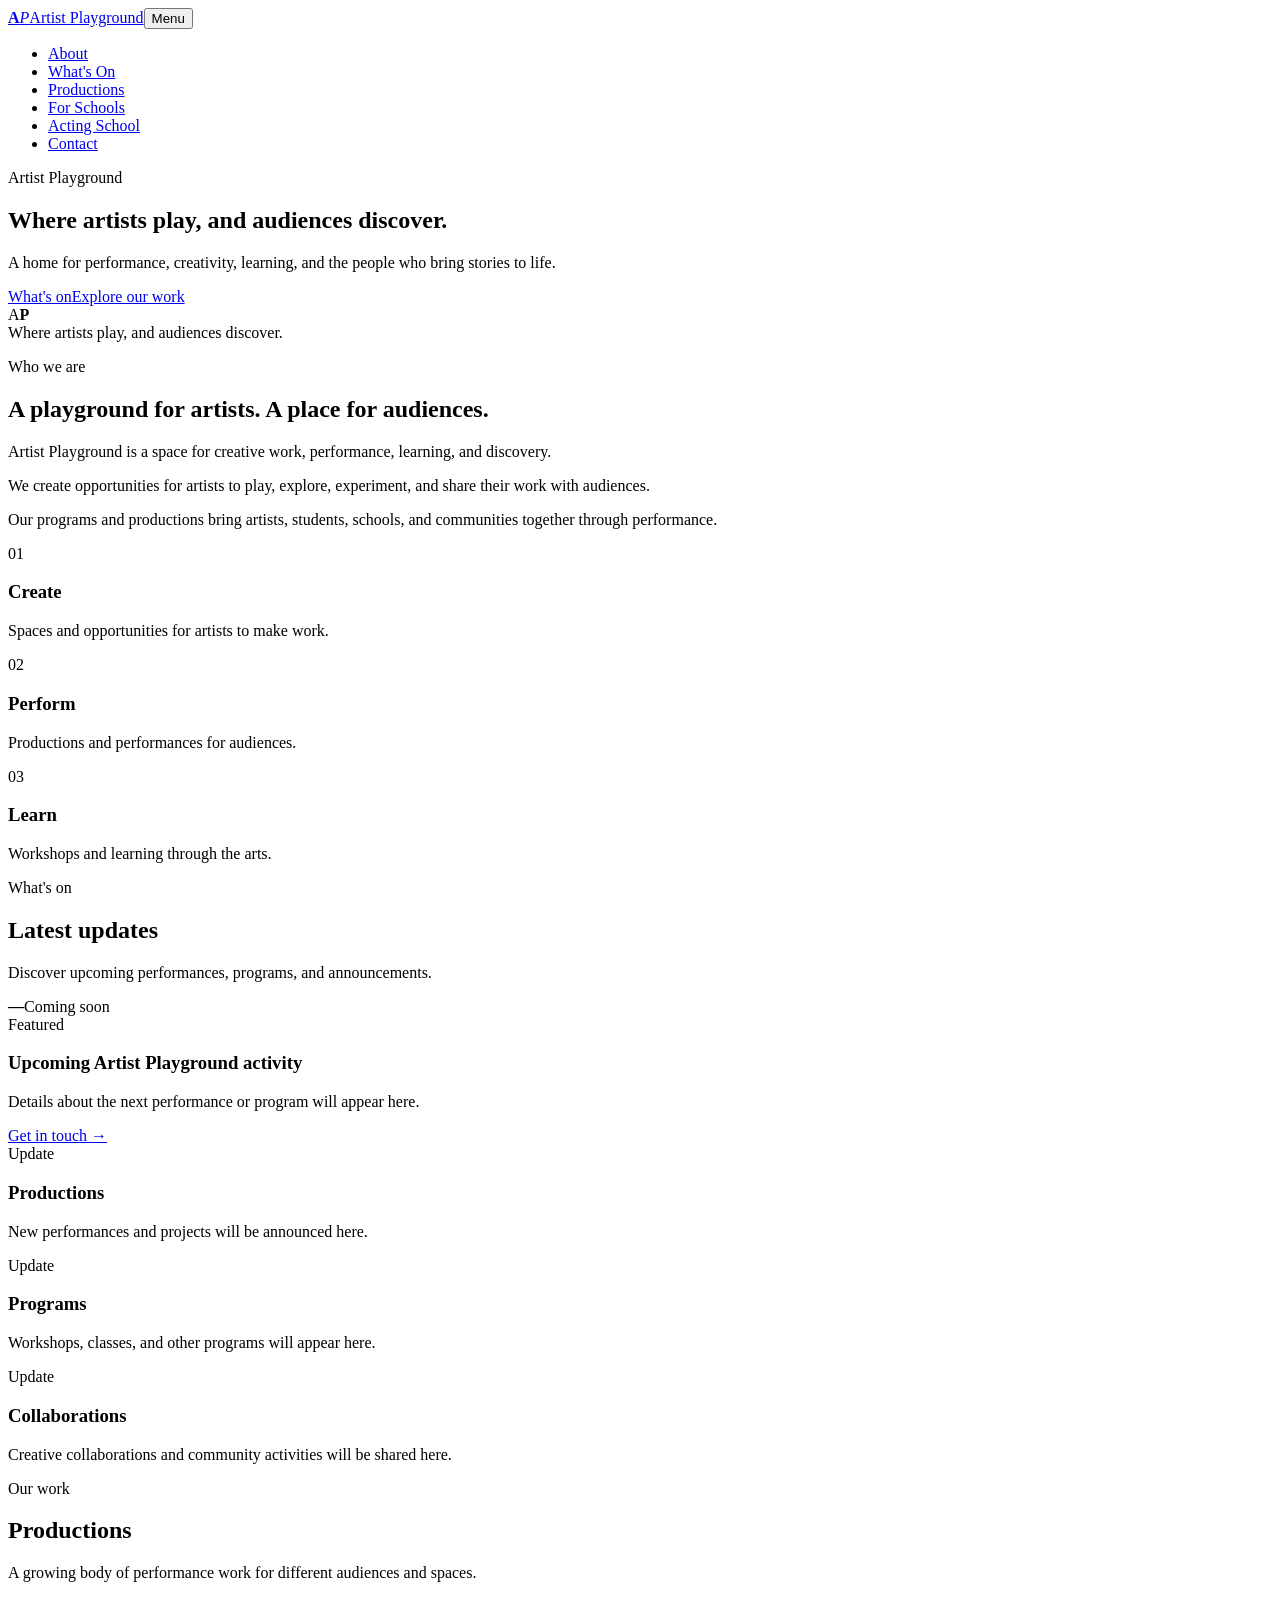
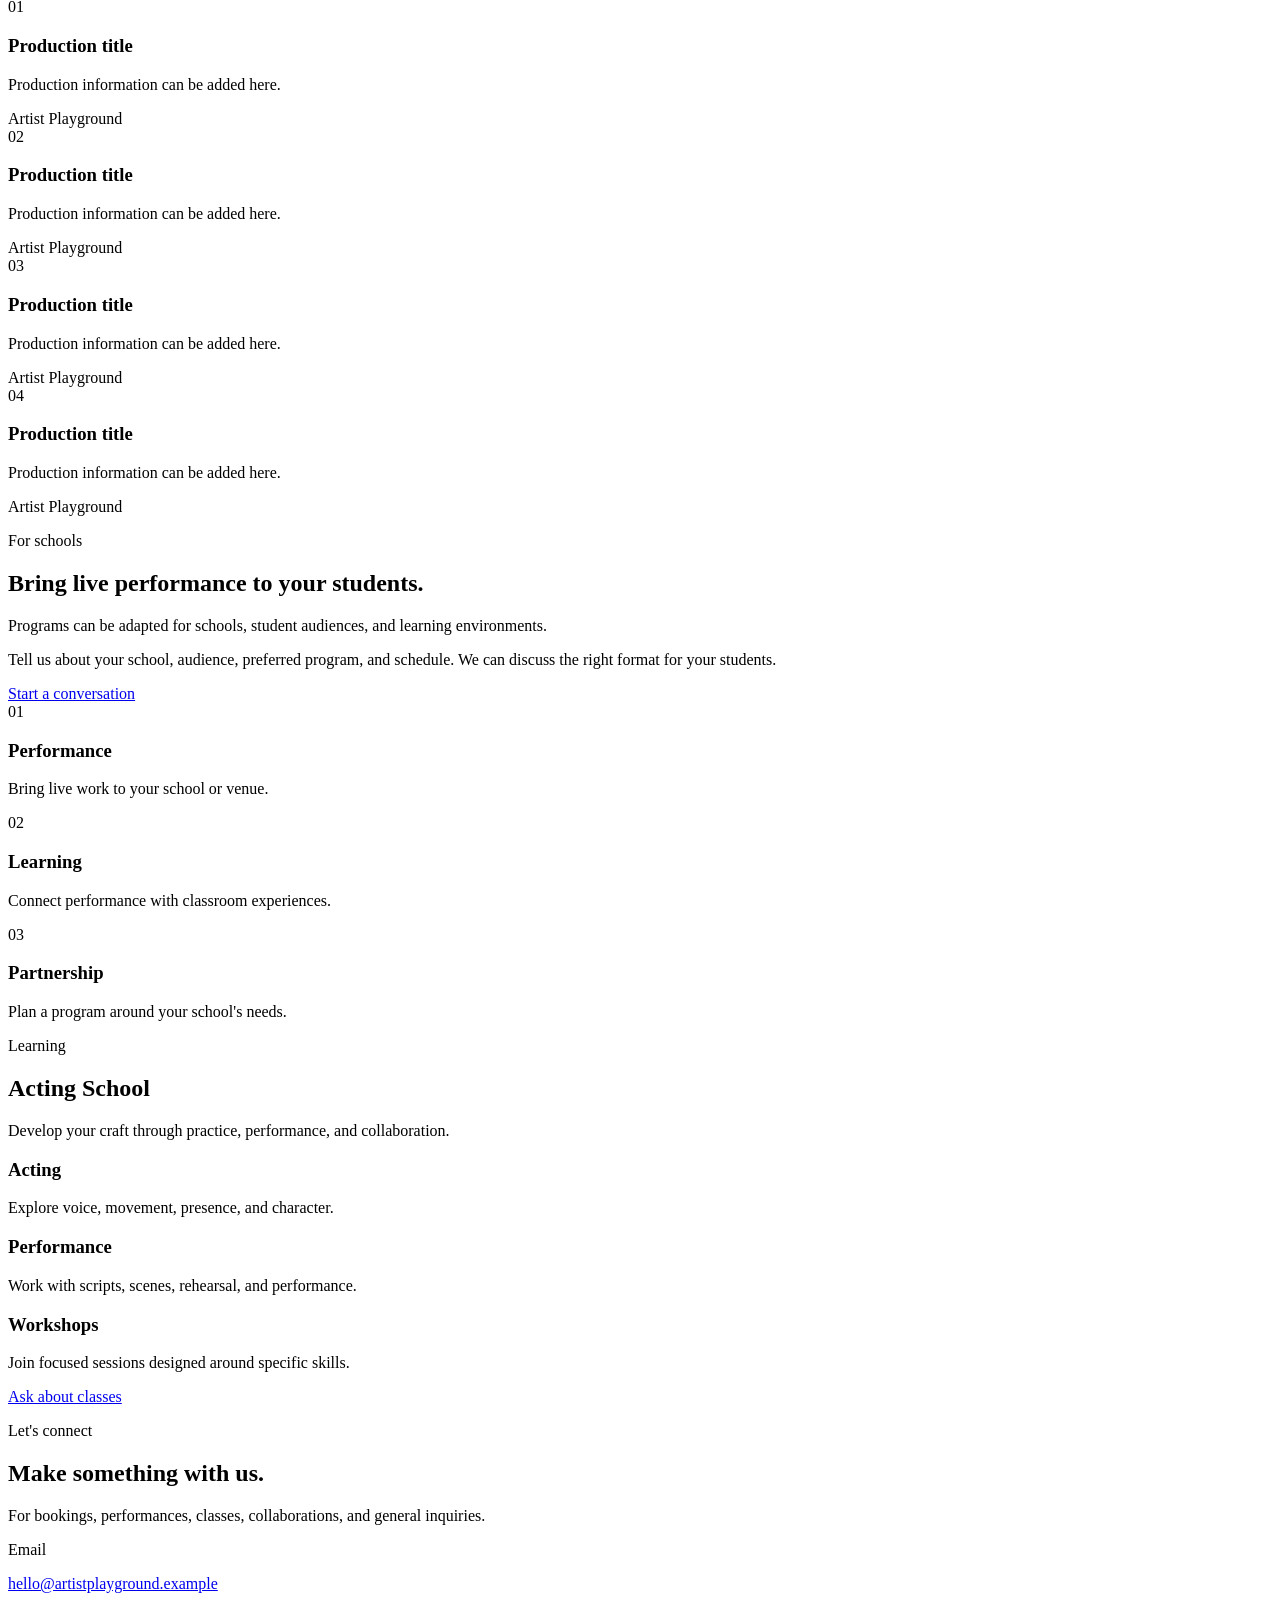
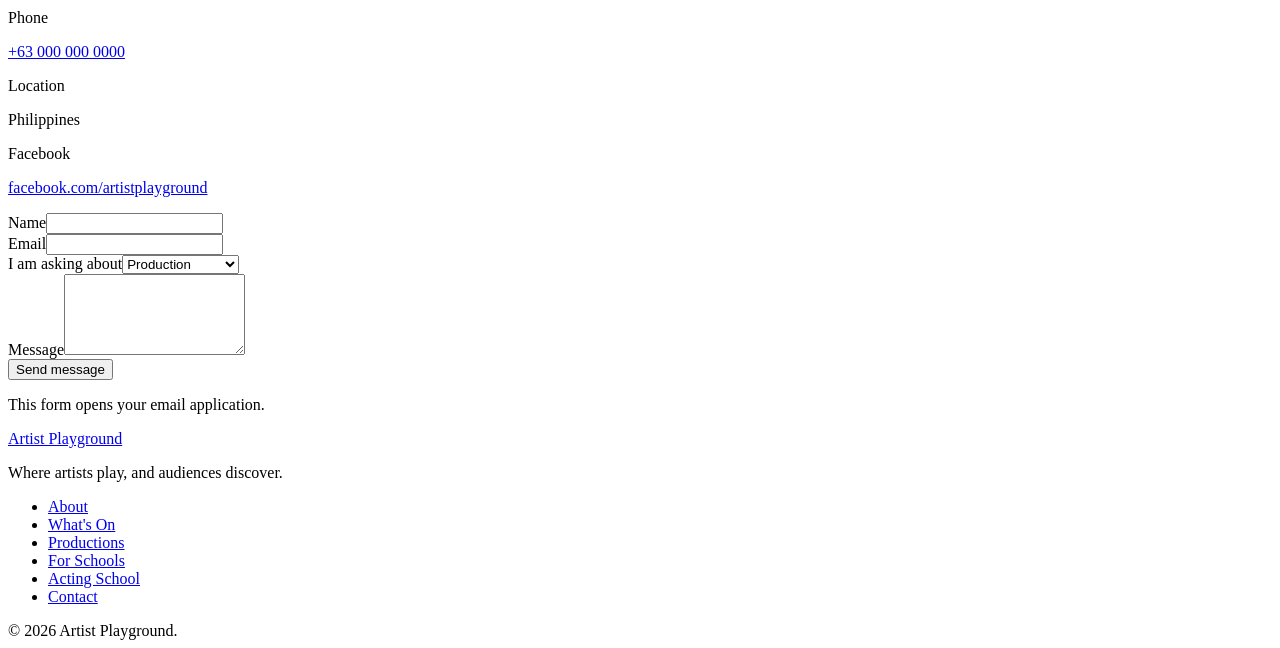
==== commit b23e090f: "Align Pages asset paths" ====
--- a/index.html
+++ b/index.html
@@ -1,2 +1,2 @@
 <!doctype html>
-<html lang="en"><head><meta charset="utf-8"><meta name="viewport" content="width=device-width,initial-scale=1,viewport-fit=cover"><meta name="theme-color" content="#111111"><title>Artist Playground — Design Preview</title><link rel="preconnect" href="https://fonts.googleapis.com"><link rel="preconnect" href="https://fonts.gstatic.com" crossorigin><link href="https://fonts.googleapis.com/css2?family=Josefin+Sans:wght@400;500;600;700&family=Nunito+Sans:wght@400;500;600;700&display=swap" rel="stylesheet"><link rel="stylesheet" href="./style.css"></head><body><header class="site-header"><div class="container nav-shell"><a class="brand" id="brand" href="#home" aria-label="Home"></a><button class="nav-toggle" id="menu" type="button" aria-expanded="false" aria-controls="nav"><span></span><span></span><span></span><span class="sr-only">Menu</span></button><nav id="nav" aria-label="Main navigation"><ul id="navlist"></ul></nav></div></header><main><section id="home"></section><section id="about"></section><section id="updates"></section><section id="productions"></section><section id="schools"></section><section id="school"></section><section id="contact"></section></main><footer id="foot"></footer><script src="./content.js"></script><script src="./main.js"></script></body></html>+<html lang="en"><head><meta charset="utf-8"><meta name="viewport" content="width=device-width,initial-scale=1,viewport-fit=cover"><meta name="theme-color" content="#111111"><title>Artist Playground — Design Preview</title><link rel="preconnect" href="https://fonts.googleapis.com"><link rel="preconnect" href="https://fonts.gstatic.com" crossorigin><link href="https://fonts.googleapis.com/css2?family=Josefin+Sans:wght@400;500;600;700&family=Nunito+Sans:wght@400;500;600;700&display=swap" rel="stylesheet"><link rel="stylesheet" href="./css/style.css"></head><body><header class="site-header"><div class="container nav-shell"><a class="brand" id="brand" href="#home" aria-label="Home"></a><button class="nav-toggle" id="menu" type="button" aria-expanded="false" aria-controls="nav"><span></span><span></span><span></span><span class="sr-only">Menu</span></button><nav id="nav" aria-label="Main navigation"><ul id="navlist"></ul></nav></div></header><main><section id="home"></section><section id="about"></section><section id="updates"></section><section id="productions"></section><section id="schools"></section><section id="school"></section><section id="contact"></section></main><footer id="foot"></footer><script src="./js/content.js"></script><script src="./js/main.js"></script></body></html>
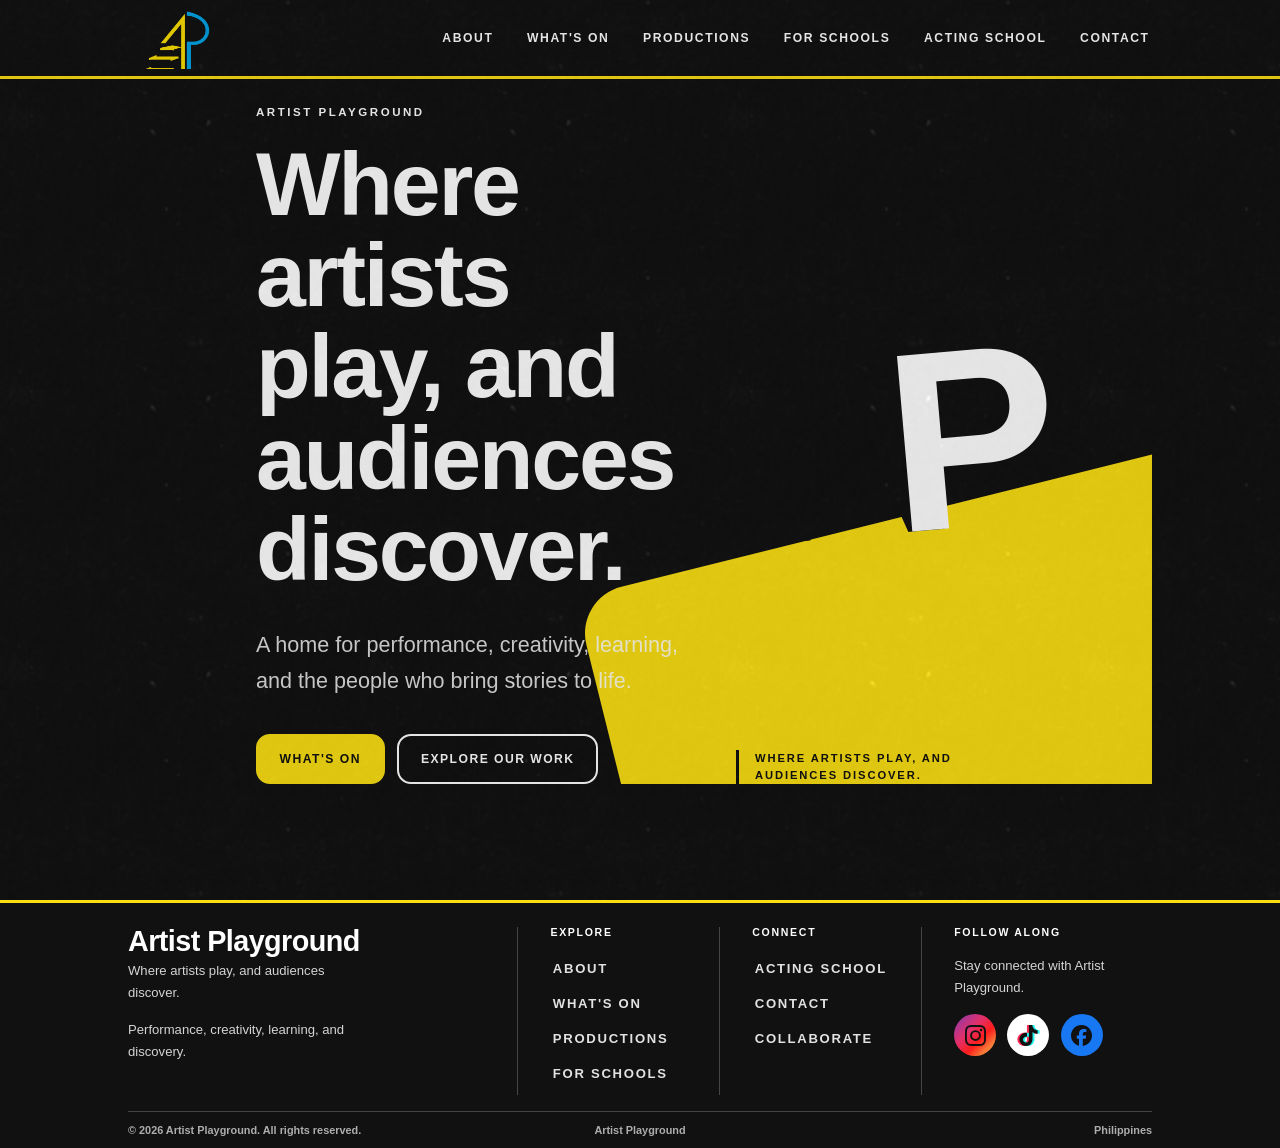
==== commit 0f0b5488: "Use brand typography" ====
--- a/index.html
+++ b/index.html
@@ -1,2 +1,2 @@
 <!doctype html>
-<html lang="en"><head><meta charset="utf-8"><meta name="viewport" content="width=device-width,initial-scale=1,viewport-fit=cover"><meta name="theme-color" content="#111111"><title>Artist Playground — Design Preview</title><link rel="preconnect" href="https://fonts.googleapis.com"><link rel="preconnect" href="https://fonts.gstatic.com" crossorigin><link href="https://fonts.googleapis.com/css2?family=Josefin+Sans:wght@400;500;600;700&family=Nunito+Sans:wght@400;500;600;700&display=swap" rel="stylesheet"><link rel="stylesheet" href="./css/style.css"></head><body><header class="site-header"><div class="container nav-shell"><a class="brand" id="brand" href="#home" aria-label="Home"></a><button class="nav-toggle" id="menu" type="button" aria-expanded="false" aria-controls="nav"><span></span><span></span><span></span><span class="sr-only">Menu</span></button><nav id="nav" aria-label="Main navigation"><ul id="navlist"></ul></nav></div></header><main><section id="home"></section><section id="about"></section><section id="updates"></section><section id="productions"></section><section id="schools"></section><section id="school"></section><section id="contact"></section></main><footer id="foot"></footer><script src="./js/content.js"></script><script src="./js/main.js"></script></body></html>+<html lang="en"><head><meta charset="utf-8"><meta name="viewport" content="width=device-width,initial-scale=1,viewport-fit=cover"><meta name="theme-color" content="#111111"><title>Artist Playground — Design Preview</title><link rel="preconnect" href="https://fonts.googleapis.com"><link rel="preconnect" href="https://fonts.gstatic.com" crossorigin><link href="https://fonts.googleapis.com/css2?family=Montserrat:wght@400;500;600;700;800&display=swap" rel="stylesheet"><link rel="stylesheet" href="./css/style.css"></head><body><header class="site-header"><div class="container nav-shell"><a class="brand" id="brand" href="#home" aria-label="Home"></a><button class="nav-toggle" id="menu" type="button" aria-expanded="false" aria-controls="nav"><span></span><span></span><span></span><span class="sr-only">Menu</span></button><nav id="nav" aria-label="Main navigation"><ul id="navlist"></ul></nav></div></header><main><section id="home"></section><section id="about"></section><section id="updates"></section><section id="productions"></section><section id="schools"></section><section id="school"></section><section id="contact"></section></main><footer id="foot"></footer><script src="./js/content.js"></script><script src="./js/main.js"></script></body></html>
--- a/css/style.css
+++ b/css/style.css
@@ -0,0 +1,4 @@
+@import url('../style.css');
+
+footer{background:var(--ink)!important;color:#fff!important}
+footer a{color:#fff}
